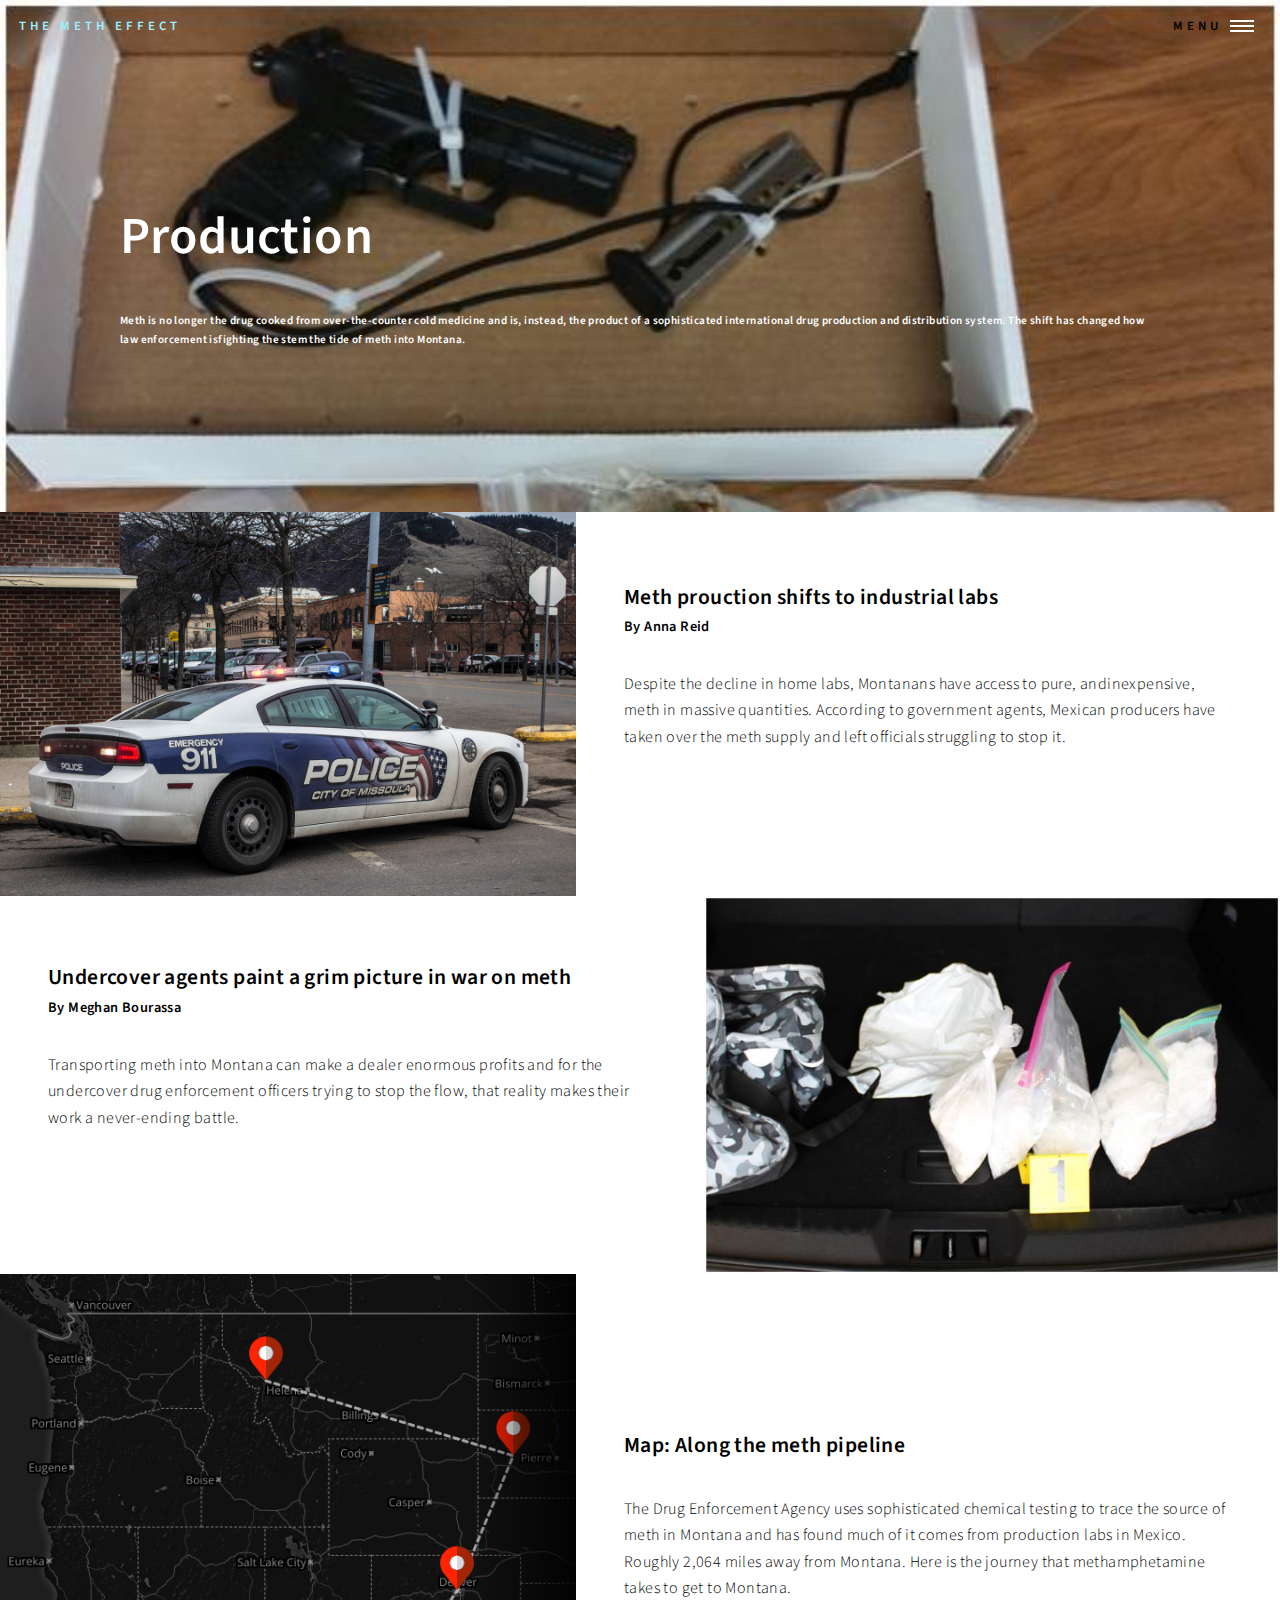
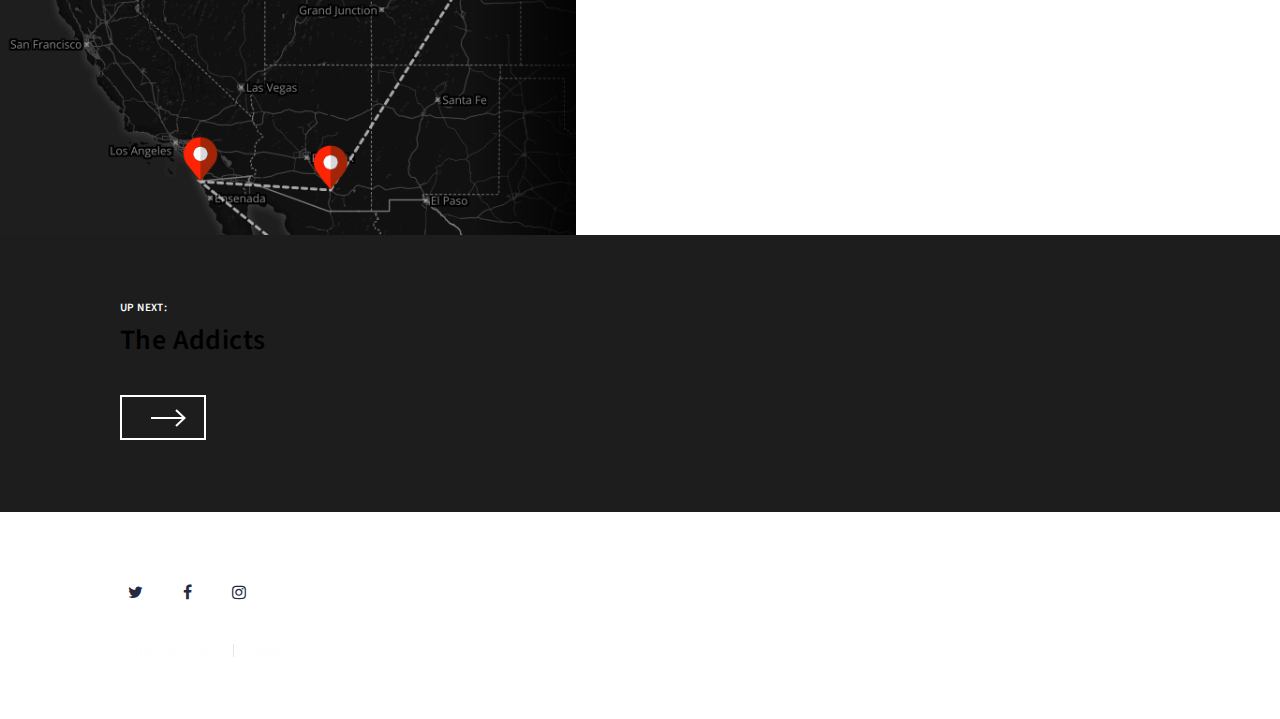
==== Production.html @ cb7e1b15 "First commit" ====
<!DOCTYPE HTML>
<!--
	Forty by HTML5 UP
	html5up.net | @ajlkn
	Free for personal and commercial use under the CCA 3.0 license (html5up.net/license)
-->
<html>
	<head>
		<title>The Meth Effect | Prodution</title>
		<meta charset="utf-8" />
		<meta name="viewport" content="width=device-width, initial-scale=1, user-scalable=no" />
		<!--[if lte IE 8]><script src="assets/js/ie/html5shiv.js"></script><![endif]-->
		<link rel="stylesheet" href="assets/css/buckets.css" />
		<!--[if lte IE 9]><link rel="stylesheet" href="assets/css/ie9.css" /><![endif]-->
		<!--[if lte IE 8]><link rel="stylesheet" href="assets/css/ie8.css" /><![endif]-->
	</head>
	<body>

		<!-- Wrapper -->
			<div id="wrapper">


				<!-- Header -->
				<!-- Note: The "styleN" class below should match that of the banner element. -->
					<header id="header" class="alt style2">
						<a href="index.html" class="logo">The Meth Effect</a>
						<nav>
							<a href="#menu">Menu</a>
						</nav>
					</header>

				<!-- Menu -->
					<nav id="menu">
						<ul class="links">
							<li><a href="index.html">Home</a></li>
							<li><a href="landing.html">About</a></li>
							<li><a href="generic.html">Contact</a></li>
							<li><a href="Production.html">Production</a></li>
							<li><a href="Addicts.html">The Addicts</a></li>
							<li><a href="Repurcussions.html">Repurcussions</a></li>
							<li><a href="Solutions.html">Seeking Solutions</a></li>
						</ul>
					</nav>

				<!-- Banner -->
				<!-- Note: The "styleN" class below should match that of the header element. -->
					<section id="banner" class="style2">
						<div class="inner">
							<span class="image">
								<img src="images-production/productionbucketphoto.jpg" alt="Guns, meth and money on table" />
							</span>
							<header class="major">
								<h1>Production</h1>
							</header>
							<div class="content">
								<h6>Meth is no longer the drug cooked from over-the-counter cold medicine and is, instead, the product of a sophisticated international drug production and distribution system. The shift has changed how law enforcement isfighting the stem the tide of meth into Montana.</h6>
							</div>
						</div>
					</section>

				<!-- Main -->
					<div id="main">


						<!-- First Story -->
							<section id="two" class="spotlights">
								<section>
									<a href="generic.html" class="image">
										<img src="images-production/policecar.jpg" alt="Cop Car" data-position="center center" />
									</a>
									<div class="content">
										<div class="inner">
											<header class="major">
												<h3>Meth prouction shifts to industrial labs</h3>
												<h5>By Anna Reid</h5>
											</header>
											<p>Despite the decline in home labs, Montanans have access to pure, andinexpensive, meth in massive quantities. According to government agents, Mexican  producers have taken over the meth supply and left officials struggling to stop it. </p>
											<ul class="actions">
												<li><a href="generic.html" class="button">Enter</a></li>
											</ul>
										</div>
									</div>
								</section>

							<!-- Second Story -->
								<section>
									<a href="generic.html" class="image">
										<img src="images-production/fbimeth.jpg" alt="Five pound of meth seized by the FBI (FBI photo)" data-position="top center" />
									</a>
									<div class="content">
										<div class="inner">
											<header class="major">
												<h3>Undercover agents paint a grim picture in war on meth</h3>
												<h5>By Meghan Bourassa</h5>
											</header>
											<p>Transporting meth into Montana can make a dealer enormous profits and for the undercover drug enforcement officers trying to stop the flow, that reality makes  their work a never-ending battle.</p>
											<ul class="actions">
												<li><a href="generic.html" class="button">Enter</a></li>
											</ul>
										</div>
									</div>
								</section>

								<!-- Third Story -->
								<section>
									<a href="generic.html" class="image">
										<img src="images-production/mappreview.jpg" alt="Preview of the meth pipeline map" data-position="25% 25%" />
									</a>
									<div class="content">
										<div class="inner">
											<header class="major">
												<h3>Map: Along the meth pipeline</h3>
											</header>
											<p>The Drug Enforcement Agency uses sophisticated chemical testing to trace the source of meth in Montana and has found much of it comes from production labs in Mexico. Roughly 2,064 miles away from Montana. Here is the journey that methamphetamine takes to get to Montana.</p>
											<ul class="actions">
												<li><a href="generic.html" class="button">Enter</a></li>
											</ul>
										</div>
									</div>
								</section>
							</section>

							<!-- Fourth Story -->
							



						<!-- Next up -->
							<section id="three">
								<div class="inner">
									<header class="major">
										<h6>UP NEXT:</h6>
										<h2>The Addicts</h2>
									</header>
									<ul class="actions">
										<li><a href="generic.html" class="button next"></a></li>
									</ul>
								</div>
							</section>

					</div>


				<!-- Footer -->
					<footer id="footer">
						<div class="inner">
							<ul class="icons">
								<li><a href="http://www.twitter.com/mtmetheffect" class="icon alt fa-twitter"><span class="label">Twitter</span></a></li>
								<li><a href="http://facebook.com/mtmetheffect" class="icon alt fa-facebook"><span class="label">Facebook</span></a></li>
								<li><a href="http://instagram.com/mtmetheffect" class="icon alt fa-instagram"><span class="label">Instagram</span></a></li>
								
							</ul>
							<ul class="copyright">
								<li>&copy; The Meth Effect</li><li>Design: <a href="https://html5up.net">HTML5 UP</a></li>
							</ul>
						</div>
					</footer>

			</div>

		<!-- Scripts -->
			<script src="assets/js/jquery.min.js"></script>
			<script src="assets/js/jquery.scrolly.min.js"></script>
			<script src="assets/js/jquery.scrollex.min.js"></script>
			<script src="assets/js/skel.min.js"></script>
			<script src="assets/js/util.js"></script>
			<!--[if lte IE 8]><script src="assets/js/ie/respond.min.js"></script><![endif]-->
			<script src="assets/js/main.js"></script>

	</body>
</html>
---- assets/css/buckets.css ----
@import url(font-awesome.min.css);
@import url("https://fonts.googleapis.com/css?family=Source+Sans+Pro:300,300italic,600,600italic");

/*
	Forty by HTML5 UP
	html5up.net | @ajlkn
	Free for personal and commercial use under the CCA 3.0 license (html5up.net/license)
*/

/* Reset */

	html, body, div, span, applet, object, iframe, h1, h2, h3, h4, h5, h6, p, blockquote, pre, a, abbr, acronym, address, big, cite, code, del, dfn, em, img, ins, kbd, q, s, samp, small, strike, strong, sub, sup, tt, var, b, u, i, center, dl, dt, dd, ol, ul, li, fieldset, form, label, legend, table, caption, tbody, tfoot, thead, tr, th, td, article, aside, canvas, details, embed, figure, figcaption, footer, header, hgroup, menu, nav, output, ruby, section, summary, time, mark, audio, video {
		margin: 0;
		padding: 0;
		border: 0;
		font-size: 100%;
		font: inherit;
		vertical-align: baseline;
	}

	article, aside, details, figcaption, figure, footer, header, hgroup, menu, nav, section {
		display: block;
	}

	body {
		line-height: 1;
	}

	ol, ul {
		list-style: none;
	}

	blockquote, q {
		quotes: none;
	}

	blockquote:before, blockquote:after, q:before, q:after {
		content: '';
		content: none;
	}

	table {
		border-collapse: collapse;
		border-spacing: 0;
	}

	body {
		-webkit-text-size-adjust: none;
	}

/* Box Model */

	*, *:before, *:after {
		-moz-box-sizing: border-box;
		-webkit-box-sizing: border-box;
		box-sizing: border-box;
	}

/* Grid */

	.row {
		border-bottom: solid 1px transparent;
		-moz-box-sizing: border-box;
		-webkit-box-sizing: border-box;
		box-sizing: border-box;
	}

	.row > * {
		float: left;
		-moz-box-sizing: border-box;
		-webkit-box-sizing: border-box;
		box-sizing: border-box;
	}

	.row:after, .row:before {
		content: '';
		display: block;
		clear: both;
		height: 0;
	}

	.row.uniform > * > :first-child {
		margin-top: 0;
	}

	.row.uniform > * > :last-child {
		margin-bottom: 0;
	}

	.row.\30 \25 > * {
		padding: 0 0 0 0em;
	}

	.row.\30 \25 {
		margin: 0 0 -1px 0em;
	}

	.row.uniform.\30 \25 > * {
		padding: 0em 0 0 0em;
	}

	.row.uniform.\30 \25 {
		margin: 0em 0 -1px 0em;
	}

	.row > * {
		padding: 0 0 0 2em;
	}

	.row {
		margin: 0 0 -1px -2em;
	}

	.row.uniform > * {
		padding: 2em 0 0 2em;
	}

	.row.uniform {
		margin: -2em 0 -1px -2em;
	}

	.row.\32 00\25 > * {
		padding: 0 0 0 4em;
	}

	.row.\32 00\25 {
		margin: 0 0 -1px -4em;
	}

	.row.uniform.\32 00\25 > * {
		padding: 4em 0 0 4em;
	}

	.row.uniform.\32 00\25 {
		margin: -4em 0 -1px -4em;
	}

	.row.\31 50\25 > * {
		padding: 0 0 0 3em;
	}

	.row.\31 50\25 {
		margin: 0 0 -1px -3em;
	}

	.row.uniform.\31 50\25 > * {
		padding: 3em 0 0 3em;
	}

	.row.uniform.\31 50\25 {
		margin: -3em 0 -1px -3em;
	}

	.row.\35 0\25 > * {
		padding: 0 0 0 1em;
	}

	.row.\35 0\25 {
		margin: 0 0 -1px -1em;
	}

	.row.uniform.\35 0\25 > * {
		padding: 1em 0 0 1em;
	}

	.row.uniform.\35 0\25 {
		margin: -1em 0 -1px -1em;
	}

	.row.\32 5\25 > * {
		padding: 0 0 0 0.5em;
	}

	.row.\32 5\25 {
		margin: 0 0 -1px -0.5em;
	}

	.row.uniform.\32 5\25 > * {
		padding: 0.5em 0 0 0.5em;
	}

	.row.uniform.\32 5\25 {
		margin: -0.5em 0 -1px -0.5em;
	}

	.\31 2u, .\31 2u\24 {
		width: 100%;
		clear: none;
		margin-left: 0;
	}

	.\31 1u, .\31 1u\24 {
		width: 91.6666666667%;
		clear: none;
		margin-left: 0;
	}

	.\31 0u, .\31 0u\24 {
		width: 83.3333333333%;
		clear: none;
		margin-left: 0;
	}

	.\39 u, .\39 u\24 {
		width: 75%;
		clear: none;
		margin-left: 0;
	}

	.\38 u, .\38 u\24 {
		width: 66.6666666667%;
		clear: none;
		margin-left: 0;
	}

	.\37 u, .\37 u\24 {
		width: 58.3333333333%;
		clear: none;
		margin-left: 0;
	}

	.\36 u, .\36 u\24 {
		width: 50%;
		clear: none;
		margin-left: 0;
	}

	.\35 u, .\35 u\24 {
		width: 41.6666666667%;
		clear: none;
		margin-left: 0;
	}

	.\34 u, .\34 u\24 {
		width: 33.3333333333%;
		clear: none;
		margin-left: 0;
	}

	.\33 u, .\33 u\24 {
		width: 25%;
		clear: none;
		margin-left: 0;
	}

	.\32 u, .\32 u\24 {
		width: 16.6666666667%;
		clear: none;
		margin-left: 0;
	}

	.\31 u, .\31 u\24 {
		width: 8.3333333333%;
		clear: none;
		margin-left: 0;
	}

	.\31 2u\24 + *,
	.\31 1u\24 + *,
	.\31 0u\24 + *,
	.\39 u\24 + *,
	.\38 u\24 + *,
	.\37 u\24 + *,
	.\36 u\24 + *,
	.\35 u\24 + *,
	.\34 u\24 + *,
	.\33 u\24 + *,
	.\32 u\24 + *,
	.\31 u\24 + * {
		clear: left;
	}

	.\-11u {
		margin-left: 91.66667%;
	}

	.\-10u {
		margin-left: 83.33333%;
	}

	.\-9u {
		margin-left: 75%;
	}

	.\-8u {
		margin-left: 66.66667%;
	}

	.\-7u {
		margin-left: 58.33333%;
	}

	.\-6u {
		margin-left: 50%;
	}

	.\-5u {
		margin-left: 41.66667%;
	}

	.\-4u {
		margin-left: 33.33333%;
	}

	.\-3u {
		margin-left: 25%;
	}

	.\-2u {
		margin-left: 16.66667%;
	}

	.\-1u {
		margin-left: 8.33333%;
	}

	@media screen and (max-width: 1680px) {

		.row > * {
			padding: 0 0 0 2em;
		}

		.row {
			margin: 0 0 -1px -2em;
		}

		.row.uniform > * {
			padding: 2em 0 0 2em;
		}

		.row.uniform {
			margin: -2em 0 -1px -2em;
		}

		.row.\32 00\25 > * {
			padding: 0 0 0 4em;
		}

		.row.\32 00\25 {
			margin: 0 0 -1px -4em;
		}

		.row.uniform.\32 00\25 > * {
			padding: 4em 0 0 4em;
		}

		.row.uniform.\32 00\25 {
			margin: -4em 0 -1px -4em;
		}

		.row.\31 50\25 > * {
			padding: 0 0 0 3em;
		}

		.row.\31 50\25 {
			margin: 0 0 -1px -3em;
		}

		.row.uniform.\31 50\25 > * {
			padding: 3em 0 0 3em;
		}

		.row.uniform.\31 50\25 {
			margin: -3em 0 -1px -3em;
		}

		.row.\35 0\25 > * {
			padding: 0 0 0 1em;
		}

		.row.\35 0\25 {
			margin: 0 0 -1px -1em;
		}

		.row.uniform.\35 0\25 > * {
			padding: 1em 0 0 1em;
		}

		.row.uniform.\35 0\25 {
			margin: -1em 0 -1px -1em;
		}

		.row.\32 5\25 > * {
			padding: 0 0 0 0.5em;
		}

		.row.\32 5\25 {
			margin: 0 0 -1px -0.5em;
		}

		.row.uniform.\32 5\25 > * {
			padding: 0.5em 0 0 0.5em;
		}

		.row.uniform.\32 5\25 {
			margin: -0.5em 0 -1px -0.5em;
		}

		.\31 2u\28xlarge\29, .\31 2u\24\28xlarge\29 {
			width: 100%;
			clear: none;
			margin-left: 0;
		}

		.\31 1u\28xlarge\29, .\31 1u\24\28xlarge\29 {
			width: 91.6666666667%;
			clear: none;
			margin-left: 0;
		}

		.\31 0u\28xlarge\29, .\31 0u\24\28xlarge\29 {
			width: 83.3333333333%;
			clear: none;
			margin-left: 0;
		}

		.\39 u\28xlarge\29, .\39 u\24\28xlarge\29 {
			width: 75%;
			clear: none;
			margin-left: 0;
		}

		.\38 u\28xlarge\29, .\38 u\24\28xlarge\29 {
			width: 66.6666666667%;
			clear: none;
			margin-left: 0;
		}

		.\37 u\28xlarge\29, .\37 u\24\28xlarge\29 {
			width: 58.3333333333%;
			clear: none;
			margin-left: 0;
		}

		.\36 u\28xlarge\29, .\36 u\24\28xlarge\29 {
			width: 50%;
			clear: none;
			margin-left: 0;
		}

		.\35 u\28xlarge\29, .\35 u\24\28xlarge\29 {
			width: 41.6666666667%;
			clear: none;
			margin-left: 0;
		}

		.\34 u\28xlarge\29, .\34 u\24\28xlarge\29 {
			width: 33.3333333333%;
			clear: none;
			margin-left: 0;
		}

		.\33 u\28xlarge\29, .\33 u\24\28xlarge\29 {
			width: 25%;
			clear: none;
			margin-left: 0;
		}

		.\32 u\28xlarge\29, .\32 u\24\28xlarge\29 {
			width: 16.6666666667%;
			clear: none;
			margin-left: 0;
		}

		.\31 u\28xlarge\29, .\31 u\24\28xlarge\29 {
			width: 8.3333333333%;
			clear: none;
			margin-left: 0;
		}

		.\31 2u\24\28xlarge\29 + *,
		.\31 1u\24\28xlarge\29 + *,
		.\31 0u\24\28xlarge\29 + *,
		.\39 u\24\28xlarge\29 + *,
		.\38 u\24\28xlarge\29 + *,
		.\37 u\24\28xlarge\29 + *,
		.\36 u\24\28xlarge\29 + *,
		.\35 u\24\28xlarge\29 + *,
		.\34 u\24\28xlarge\29 + *,
		.\33 u\24\28xlarge\29 + *,
		.\32 u\24\28xlarge\29 + *,
		.\31 u\24\28xlarge\29 + * {
			clear: left;
		}

		.\-11u\28xlarge\29 {
			margin-left: 91.66667%;
		}

		.\-10u\28xlarge\29 {
			margin-left: 83.33333%;
		}

		.\-9u\28xlarge\29 {
			margin-left: 75%;
		}

		.\-8u\28xlarge\29 {
			margin-left: 66.66667%;
		}

		.\-7u\28xlarge\29 {
			margin-left: 58.33333%;
		}

		.\-6u\28xlarge\29 {
			margin-left: 50%;
		}

		.\-5u\28xlarge\29 {
			margin-left: 41.66667%;
		}

		.\-4u\28xlarge\29 {
			margin-left: 33.33333%;
		}

		.\-3u\28xlarge\29 {
			margin-left: 25%;
		}

		.\-2u\28xlarge\29 {
			margin-left: 16.66667%;
		}

		.\-1u\28xlarge\29 {
			margin-left: 8.33333%;
		}

	}

	@media screen and (max-width: 1280px) {

		.row > * {
			padding: 0 0 0 1.5em;
		}

		.row {
			margin: 0 0 -1px -1.5em;
		}

		.row.uniform > * {
			padding: 1.5em 0 0 1.5em;
		}

		.row.uniform {
			margin: -1.5em 0 -1px -1.5em;
		}

		.row.\32 00\25 > * {
			padding: 0 0 0 3em;
		}

		.row.\32 00\25 {
			margin: 0 0 -1px -3em;
		}

		.row.uniform.\32 00\25 > * {
			padding: 3em 0 0 3em;
		}

		.row.uniform.\32 00\25 {
			margin: -3em 0 -1px -3em;
		}

		.row.\31 50\25 > * {
			padding: 0 0 0 2.25em;
		}

		.row.\31 50\25 {
			margin: 0 0 -1px -2.25em;
		}

		.row.uniform.\31 50\25 > * {
			padding: 2.25em 0 0 2.25em;
		}

		.row.uniform.\31 50\25 {
			margin: -2.25em 0 -1px -2.25em;
		}

		.row.\35 0\25 > * {
			padding: 0 0 0 0.75em;
		}

		.row.\35 0\25 {
			margin: 0 0 -1px -0.75em;
		}

		.row.uniform.\35 0\25 > * {
			padding: 0.75em 0 0 0.75em;
		}

		.row.uniform.\35 0\25 {
			margin: -0.75em 0 -1px -0.75em;
		}

		.row.\32 5\25 > * {
			padding: 0 0 0 0.375em;
		}

		.row.\32 5\25 {
			margin: 0 0 -1px -0.375em;
		}

		.row.uniform.\32 5\25 > * {
			padding: 0.375em 0 0 0.375em;
		}

		.row.uniform.\32 5\25 {
			margin: -0.375em 0 -1px -0.375em;
		}

		.\31 2u\28large\29, .\31 2u\24\28large\29 {
			width: 100%;
			clear: none;
			margin-left: 0;
		}

		.\31 1u\28large\29, .\31 1u\24\28large\29 {
			width: 91.6666666667%;
			clear: none;
			margin-left: 0;
		}

		.\31 0u\28large\29, .\31 0u\24\28large\29 {
			width: 83.3333333333%;
			clear: none;
			margin-left: 0;
		}

		.\39 u\28large\29, .\39 u\24\28large\29 {
			width: 75%;
			clear: none;
			margin-left: 0;
		}

		.\38 u\28large\29, .\38 u\24\28large\29 {
			width: 66.6666666667%;
			clear: none;
			margin-left: 0;
		}

		.\37 u\28large\29, .\37 u\24\28large\29 {
			width: 58.3333333333%;
			clear: none;
			margin-left: 0;
		}

		.\36 u\28large\29, .\36 u\24\28large\29 {
			width: 50%;
			clear: none;
			margin-left: 0;
		}

		.\35 u\28large\29, .\35 u\24\28large\29 {
			width: 41.6666666667%;
			clear: none;
			margin-left: 0;
		}

		.\34 u\28large\29, .\34 u\24\28large\29 {
			width: 33.3333333333%;
			clear: none;
			margin-left: 0;
		}

		.\33 u\28large\29, .\33 u\24\28large\29 {
			width: 25%;
			clear: none;
			margin-left: 0;
		}

		.\32 u\28large\29, .\32 u\24\28large\29 {
			width: 16.6666666667%;
			clear: none;
			margin-left: 0;
		}

		.\31 u\28large\29, .\31 u\24\28large\29 {
			width: 8.3333333333%;
			clear: none;
			margin-left: 0;
		}

		.\31 2u\24\28large\29 + *,
		.\31 1u\24\28large\29 + *,
		.\31 0u\24\28large\29 + *,
		.\39 u\24\28large\29 + *,
		.\38 u\24\28large\29 + *,
		.\37 u\24\28large\29 + *,
		.\36 u\24\28large\29 + *,
		.\35 u\24\28large\29 + *,
		.\34 u\24\28large\29 + *,
		.\33 u\24\28large\29 + *,
		.\32 u\24\28large\29 + *,
		.\31 u\24\28large\29 + * {
			clear: left;
		}

		.\-11u\28large\29 {
			margin-left: 91.66667%;
		}

		.\-10u\28large\29 {
			margin-left: 83.33333%;
		}

		.\-9u\28large\29 {
			margin-left: 75%;
		}

		.\-8u\28large\29 {
			margin-left: 66.66667%;
		}

		.\-7u\28large\29 {
			margin-left: 58.33333%;
		}

		.\-6u\28large\29 {
			margin-left: 50%;
		}

		.\-5u\28large\29 {
			margin-left: 41.66667%;
		}

		.\-4u\28large\29 {
			margin-left: 33.33333%;
		}

		.\-3u\28large\29 {
			margin-left: 25%;
		}

		.\-2u\28large\29 {
			margin-left: 16.66667%;
		}

		.\-1u\28large\29 {
			margin-left: 8.33333%;
		}

	}

	@media screen and (max-width: 980px) {

		.row > * {
			padding: 0 0 0 1.5em;
		}

		.row {
			margin: 0 0 -1px -1.5em;
		}

		.row.uniform > * {
			padding: 1.5em 0 0 1.5em;
		}

		.row.uniform {
			margin: -1.5em 0 -1px -1.5em;
		}

		.row.\32 00\25 > * {
			padding: 0 0 0 3em;
		}

		.row.\32 00\25 {
			margin: 0 0 -1px -3em;
		}

		.row.uniform.\32 00\25 > * {
			padding: 3em 0 0 3em;
		}

		.row.uniform.\32 00\25 {
			margin: -3em 0 -1px -3em;
		}

		.row.\31 50\25 > * {
			padding: 0 0 0 2.25em;
		}

		.row.\31 50\25 {
			margin: 0 0 -1px -2.25em;
		}

		.row.uniform.\31 50\25 > * {
			padding: 2.25em 0 0 2.25em;
		}

		.row.uniform.\31 50\25 {
			margin: -2.25em 0 -1px -2.25em;
		}

		.row.\35 0\25 > * {
			padding: 0 0 0 0.75em;
		}

		.row.\35 0\25 {
			margin: 0 0 -1px -0.75em;
		}

		.row.uniform.\35 0\25 > * {
			padding: 0.75em 0 0 0.75em;
		}

		.row.uniform.\35 0\25 {
			margin: -0.75em 0 -1px -0.75em;
		}

		.row.\32 5\25 > * {
			padding: 0 0 0 0.375em;
		}

		.row.\32 5\25 {
			margin: 0 0 -1px -0.375em;
		}

		.row.uniform.\32 5\25 > * {
			padding: 0.375em 0 0 0.375em;
		}

		.row.uniform.\32 5\25 {
			margin: -0.375em 0 -1px -0.375em;
		}

		.\31 2u\28medium\29, .\31 2u\24\28medium\29 {
			width: 100%;
			clear: none;
			margin-left: 0;
		}

		.\31 1u\28medium\29, .\31 1u\24\28medium\29 {
			width: 91.6666666667%;
			clear: none;
			margin-left: 0;
		}

		.\31 0u\28medium\29, .\31 0u\24\28medium\29 {
			width: 83.3333333333%;
			clear: none;
			margin-left: 0;
		}

		.\39 u\28medium\29, .\39 u\24\28medium\29 {
			width: 75%;
			clear: none;
			margin-left: 0;
		}

		.\38 u\28medium\29, .\38 u\24\28medium\29 {
			width: 66.6666666667%;
			clear: none;
			margin-left: 0;
		}

		.\37 u\28medium\29, .\37 u\24\28medium\29 {
			width: 58.3333333333%;
			clear: none;
			margin-left: 0;
		}

		.\36 u\28medium\29, .\36 u\24\28medium\29 {
			width: 50%;
			clear: none;
			margin-left: 0;
		}

		.\35 u\28medium\29, .\35 u\24\28medium\29 {
			width: 41.6666666667%;
			clear: none;
			margin-left: 0;
		}

		.\34 u\28medium\29, .\34 u\24\28medium\29 {
			width: 33.3333333333%;
			clear: none;
			margin-left: 0;
		}

		.\33 u\28medium\29, .\33 u\24\28medium\29 {
			width: 25%;
			clear: none;
			margin-left: 0;
		}

		.\32 u\28medium\29, .\32 u\24\28medium\29 {
			width: 16.6666666667%;
			clear: none;
			margin-left: 0;
		}

		.\31 u\28medium\29, .\31 u\24\28medium\29 {
			width: 8.3333333333%;
			clear: none;
			margin-left: 0;
		}

		.\31 2u\24\28medium\29 + *,
		.\31 1u\24\28medium\29 + *,
		.\31 0u\24\28medium\29 + *,
		.\39 u\24\28medium\29 + *,
		.\38 u\24\28medium\29 + *,
		.\37 u\24\28medium\29 + *,
		.\36 u\24\28medium\29 + *,
		.\35 u\24\28medium\29 + *,
		.\34 u\24\28medium\29 + *,
		.\33 u\24\28medium\29 + *,
		.\32 u\24\28medium\29 + *,
		.\31 u\24\28medium\29 + * {
			clear: left;
		}

		.\-11u\28medium\29 {
			margin-left: 91.66667%;
		}

		.\-10u\28medium\29 {
			margin-left: 83.33333%;
		}

		.\-9u\28medium\29 {
			margin-left: 75%;
		}

		.\-8u\28medium\29 {
			margin-left: 66.66667%;
		}

		.\-7u\28medium\29 {
			margin-left: 58.33333%;
		}

		.\-6u\28medium\29 {
			margin-left: 50%;
		}

		.\-5u\28medium\29 {
			margin-left: 41.66667%;
		}

		.\-4u\28medium\29 {
			margin-left: 33.33333%;
		}

		.\-3u\28medium\29 {
			margin-left: 25%;
		}

		.\-2u\28medium\29 {
			margin-left: 16.66667%;
		}

		.\-1u\28medium\29 {
			margin-left: 8.33333%;
		}

	}

	@media screen and (max-width: 736px) {

		.row > * {
			padding: 0 0 0 1.25em;
		}

		.row {
			margin: 0 0 -1px -1.25em;
		}

		.row.uniform > * {
			padding: 1.25em 0 0 1.25em;
		}

		.row.uniform {
			margin: -1.25em 0 -1px -1.25em;
		}

		.row.\32 00\25 > * {
			padding: 0 0 0 2.5em;
		}

		.row.\32 00\25 {
			margin: 0 0 -1px -2.5em;
		}

		.row.uniform.\32 00\25 > * {
			padding: 2.5em 0 0 2.5em;
		}

		.row.uniform.\32 00\25 {
			margin: -2.5em 0 -1px -2.5em;
		}

		.row.\31 50\25 > * {
			padding: 0 0 0 1.875em;
		}

		.row.\31 50\25 {
			margin: 0 0 -1px -1.875em;
		}

		.row.uniform.\31 50\25 > * {
			padding: 1.875em 0 0 1.875em;
		}

		.row.uniform.\31 50\25 {
			margin: -1.875em 0 -1px -1.875em;
		}

		.row.\35 0\25 > * {
			padding: 0 0 0 0.625em;
		}

		.row.\35 0\25 {
			margin: 0 0 -1px -0.625em;
		}

		.row.uniform.\35 0\25 > * {
			padding: 0.625em 0 0 0.625em;
		}

		.row.uniform.\35 0\25 {
			margin: -0.625em 0 -1px -0.625em;
		}

		.row.\32 5\25 > * {
			padding: 0 0 0 0.3125em;
		}

		.row.\32 5\25 {
			margin: 0 0 -1px -0.3125em;
		}

		.row.uniform.\32 5\25 > * {
			padding: 0.3125em 0 0 0.3125em;
		}

		.row.uniform.\32 5\25 {
			margin: -0.3125em 0 -1px -0.3125em;
		}

		.\31 2u\28small\29, .\31 2u\24\28small\29 {
			width: 100%;
			clear: none;
			margin-left: 0;
		}

		.\31 1u\28small\29, .\31 1u\24\28small\29 {
			width: 91.6666666667%;
			clear: none;
			margin-left: 0;
		}

		.\31 0u\28small\29, .\31 0u\24\28small\29 {
			width: 83.3333333333%;
			clear: none;
			margin-left: 0;
		}

		.\39 u\28small\29, .\39 u\24\28small\29 {
			width: 75%;
			clear: none;
			margin-left: 0;
		}

		.\38 u\28small\29, .\38 u\24\28small\29 {
			width: 66.6666666667%;
			clear: none;
			margin-left: 0;
		}

		.\37 u\28small\29, .\37 u\24\28small\29 {
			width: 58.3333333333%;
			clear: none;
			margin-left: 0;
		}

		.\36 u\28small\29, .\36 u\24\28small\29 {
			width: 50%;
			clear: none;
			margin-left: 0;
		}

		.\35 u\28small\29, .\35 u\24\28small\29 {
			width: 41.6666666667%;
			clear: none;
			margin-left: 0;
		}

		.\34 u\28small\29, .\34 u\24\28small\29 {
			width: 33.3333333333%;
			clear: none;
			margin-left: 0;
		}

		.\33 u\28small\29, .\33 u\24\28small\29 {
			width: 25%;
			clear: none;
			margin-left: 0;
		}

		.\32 u\28small\29, .\32 u\24\28small\29 {
			width: 16.6666666667%;
			clear: none;
			margin-left: 0;
		}

		.\31 u\28small\29, .\31 u\24\28small\29 {
			width: 8.3333333333%;
			clear: none;
			margin-left: 0;
		}

		.\31 2u\24\28small\29 + *,
		.\31 1u\24\28small\29 + *,
		.\31 0u\24\28small\29 + *,
		.\39 u\24\28small\29 + *,
		.\38 u\24\28small\29 + *,
		.\37 u\24\28small\29 + *,
		.\36 u\24\28small\29 + *,
		.\35 u\24\28small\29 + *,
		.\34 u\24\28small\29 + *,
		.\33 u\24\28small\29 + *,
		.\32 u\24\28small\29 + *,
		.\31 u\24\28small\29 + * {
			clear: left;
		}

		.\-11u\28small\29 {
			margin-left: 91.66667%;
		}

		.\-10u\28small\29 {
			margin-left: 83.33333%;
		}

		.\-9u\28small\29 {
			margin-left: 75%;
		}

		.\-8u\28small\29 {
			margin-left: 66.66667%;
		}

		.\-7u\28small\29 {
			margin-left: 58.33333%;
		}

		.\-6u\28small\29 {
			margin-left: 50%;
		}

		.\-5u\28small\29 {
			margin-left: 41.66667%;
		}

		.\-4u\28small\29 {
			margin-left: 33.33333%;
		}

		.\-3u\28small\29 {
			margin-left: 25%;
		}

		.\-2u\28small\29 {
			margin-left: 16.66667%;
		}

		.\-1u\28small\29 {
			margin-left: 8.33333%;
		}

	}

	@media screen and (max-width: 480px) {

		.row > * {
			padding: 0 0 0 1.25em;
		}

		.row {
			margin: 0 0 -1px -1.25em;
		}

		.row.uniform > * {
			padding: 1.25em 0 0 1.25em;
		}

		.row.uniform {
			margin: -1.25em 0 -1px -1.25em;
		}

		.row.\32 00\25 > * {
			padding: 0 0 0 2.5em;
		}

		.row.\32 00\25 {
			margin: 0 0 -1px -2.5em;
		}

		.row.uniform.\32 00\25 > * {
			padding: 2.5em 0 0 2.5em;
		}

		.row.uniform.\32 00\25 {
			margin: -2.5em 0 -1px -2.5em;
		}

		.row.\31 50\25 > * {
			padding: 0 0 0 1.875em;
		}

		.row.\31 50\25 {
			margin: 0 0 -1px -1.875em;
		}

		.row.uniform.\31 50\25 > * {
			padding: 1.875em 0 0 1.875em;
		}

		.row.uniform.\31 50\25 {
			margin: -1.875em 0 -1px -1.875em;
		}

		.row.\35 0\25 > * {
			padding: 0 0 0 0.625em;
		}

		.row.\35 0\25 {
			margin: 0 0 -1px -0.625em;
		}

		.row.uniform.\35 0\25 > * {
			padding: 0.625em 0 0 0.625em;
		}

		.row.uniform.\35 0\25 {
			margin: -0.625em 0 -1px -0.625em;
		}

		.row.\32 5\25 > * {
			padding: 0 0 0 0.3125em;
		}

		.row.\32 5\25 {
			margin: 0 0 -1px -0.3125em;
		}

		.row.uniform.\32 5\25 > * {
			padding: 0.3125em 0 0 0.3125em;
		}

		.row.uniform.\32 5\25 {
			margin: -0.3125em 0 -1px -0.3125em;
		}

		.\31 2u\28xsmall\29, .\31 2u\24\28xsmall\29 {
			width: 100%;
			clear: none;
			margin-left: 0;
		}

		.\31 1u\28xsmall\29, .\31 1u\24\28xsmall\29 {
			width: 91.6666666667%;
			clear: none;
			margin-left: 0;
		}

		.\31 0u\28xsmall\29, .\31 0u\24\28xsmall\29 {
			width: 83.3333333333%;
			clear: none;
			margin-left: 0;
		}

		.\39 u\28xsmall\29, .\39 u\24\28xsmall\29 {
			width: 75%;
			clear: none;
			margin-left: 0;
		}

		.\38 u\28xsmall\29, .\38 u\24\28xsmall\29 {
			width: 66.6666666667%;
			clear: none;
			margin-left: 0;
		}

		.\37 u\28xsmall\29, .\37 u\24\28xsmall\29 {
			width: 58.3333333333%;
			clear: none;
			margin-left: 0;
		}

		.\36 u\28xsmall\29, .\36 u\24\28xsmall\29 {
			width: 50%;
			clear: none;
			margin-left: 0;
		}

		.\35 u\28xsmall\29, .\35 u\24\28xsmall\29 {
			width: 41.6666666667%;
			clear: none;
			margin-left: 0;
		}

		.\34 u\28xsmall\29, .\34 u\24\28xsmall\29 {
			width: 33.3333333333%;
			clear: none;
			margin-left: 0;
		}

		.\33 u\28xsmall\29, .\33 u\24\28xsmall\29 {
			width: 25%;
			clear: none;
			margin-left: 0;
		}

		.\32 u\28xsmall\29, .\32 u\24\28xsmall\29 {
			width: 16.6666666667%;
			clear: none;
			margin-left: 0;
		}

		.\31 u\28xsmall\29, .\31 u\24\28xsmall\29 {
			width: 8.3333333333%;
			clear: none;
			margin-left: 0;
		}

		.\31 2u\24\28xsmall\29 + *,
		.\31 1u\24\28xsmall\29 + *,
		.\31 0u\24\28xsmall\29 + *,
		.\39 u\24\28xsmall\29 + *,
		.\38 u\24\28xsmall\29 + *,
		.\37 u\24\28xsmall\29 + *,
		.\36 u\24\28xsmall\29 + *,
		.\35 u\24\28xsmall\29 + *,
		.\34 u\24\28xsmall\29 + *,
		.\33 u\24\28xsmall\29 + *,
		.\32 u\24\28xsmall\29 + *,
		.\31 u\24\28xsmall\29 + * {
			clear: left;
		}

		.\-11u\28xsmall\29 {
			margin-left: 91.66667%;
		}

		.\-10u\28xsmall\29 {
			margin-left: 83.33333%;
		}

		.\-9u\28xsmall\29 {
			margin-left: 75%;
		}

		.\-8u\28xsmall\29 {
			margin-left: 66.66667%;
		}

		.\-7u\28xsmall\29 {
			margin-left: 58.33333%;
		}

		.\-6u\28xsmall\29 {
			margin-left: 50%;
		}

		.\-5u\28xsmall\29 {
			margin-left: 41.66667%;
		}

		.\-4u\28xsmall\29 {
			margin-left: 33.33333%;
		}

		.\-3u\28xsmall\29 {
			margin-left: 25%;
		}

		.\-2u\28xsmall\29 {
			margin-left: 16.66667%;
		}

		.\-1u\28xsmall\29 {
			margin-left: 8.33333%;
		}

	}

	@media screen and (max-width: 360px) {

		.row > * {
			padding: 0 0 0 1.25em;
		}

		.row {
			margin: 0 0 -1px -1.25em;
		}

		.row.uniform > * {
			padding: 1.25em 0 0 1.25em;
		}

		.row.uniform {
			margin: -1.25em 0 -1px -1.25em;
		}

		.row.\32 00\25 > * {
			padding: 0 0 0 2.5em;
		}

		.row.\32 00\25 {
			margin: 0 0 -1px -2.5em;
		}

		.row.uniform.\32 00\25 > * {
			padding: 2.5em 0 0 2.5em;
		}

		.row.uniform.\32 00\25 {
			margin: -2.5em 0 -1px -2.5em;
		}

		.row.\31 50\25 > * {
			padding: 0 0 0 1.875em;
		}

		.row.\31 50\25 {
			margin: 0 0 -1px -1.875em;
		}

		.row.uniform.\31 50\25 > * {
			padding: 1.875em 0 0 1.875em;
		}

		.row.uniform.\31 50\25 {
			margin: -1.875em 0 -1px -1.875em;
		}

		.row.\35 0\25 > * {
			padding: 0 0 0 0.625em;
		}

		.row.\35 0\25 {
			margin: 0 0 -1px -0.625em;
		}

		.row.uniform.\35 0\25 > * {
			padding: 0.625em 0 0 0.625em;
		}

		.row.uniform.\35 0\25 {
			margin: -0.625em 0 -1px -0.625em;
		}

		.row.\32 5\25 > * {
			padding: 0 0 0 0.3125em;
		}

		.row.\32 5\25 {
			margin: 0 0 -1px -0.3125em;
		}

		.row.uniform.\32 5\25 > * {
			padding: 0.3125em 0 0 0.3125em;
		}

		.row.uniform.\32 5\25 {
			margin: -0.3125em 0 -1px -0.3125em;
		}

		.\31 2u\28xxsmall\29, .\31 2u\24\28xxsmall\29 {
			width: 100%;
			clear: none;
			margin-left: 0;
		}

		.\31 1u\28xxsmall\29, .\31 1u\24\28xxsmall\29 {
			width: 91.6666666667%;
			clear: none;
			margin-left: 0;
		}

		.\31 0u\28xxsmall\29, .\31 0u\24\28xxsmall\29 {
			width: 83.3333333333%;
			clear: none;
			margin-left: 0;
		}

		.\39 u\28xxsmall\29, .\39 u\24\28xxsmall\29 {
			width: 75%;
			clear: none;
			margin-left: 0;
		}

		.\38 u\28xxsmall\29, .\38 u\24\28xxsmall\29 {
			width: 66.6666666667%;
			clear: none;
			margin-left: 0;
		}

		.\37 u\28xxsmall\29, .\37 u\24\28xxsmall\29 {
			width: 58.3333333333%;
			clear: none;
			margin-left: 0;
		}

		.\36 u\28xxsmall\29, .\36 u\24\28xxsmall\29 {
			width: 50%;
			clear: none;
			margin-left: 0;
		}

		.\35 u\28xxsmall\29, .\35 u\24\28xxsmall\29 {
			width: 41.6666666667%;
			clear: none;
			margin-left: 0;
		}

		.\34 u\28xxsmall\29, .\34 u\24\28xxsmall\29 {
			width: 33.3333333333%;
			clear: none;
			margin-left: 0;
		}

		.\33 u\28xxsmall\29, .\33 u\24\28xxsmall\29 {
			width: 25%;
			clear: none;
			margin-left: 0;
		}

		.\32 u\28xxsmall\29, .\32 u\24\28xxsmall\29 {
			width: 16.6666666667%;
			clear: none;
			margin-left: 0;
		}

		.\31 u\28xxsmall\29, .\31 u\24\28xxsmall\29 {
			width: 8.3333333333%;
			clear: none;
			margin-left: 0;
		}

		.\31 2u\24\28xxsmall\29 + *,
		.\31 1u\24\28xxsmall\29 + *,
		.\31 0u\24\28xxsmall\29 + *,
		.\39 u\24\28xxsmall\29 + *,
		.\38 u\24\28xxsmall\29 + *,
		.\37 u\24\28xxsmall\29 + *,
		.\36 u\24\28xxsmall\29 + *,
		.\35 u\24\28xxsmall\29 + *,
		.\34 u\24\28xxsmall\29 + *,
		.\33 u\24\28xxsmall\29 + *,
		.\32 u\24\28xxsmall\29 + *,
		.\31 u\24\28xxsmall\29 + * {
			clear: left;
		}

		.\-11u\28xxsmall\29 {
			margin-left: 91.66667%;
		}

		.\-10u\28xxsmall\29 {
			margin-left: 83.33333%;
		}

		.\-9u\28xxsmall\29 {
			margin-left: 75%;
		}

		.\-8u\28xxsmall\29 {
			margin-left: 66.66667%;
		}

		.\-7u\28xxsmall\29 {
			margin-left: 58.33333%;
		}

		.\-6u\28xxsmall\29 {
			margin-left: 50%;
		}

		.\-5u\28xxsmall\29 {
			margin-left: 41.66667%;
		}

		.\-4u\28xxsmall\29 {
			margin-left: 33.33333%;
		}

		.\-3u\28xxsmall\29 {
			margin-left: 25%;
		}

		.\-2u\28xxsmall\29 {
			margin-left: 16.66667%;
		}

		.\-1u\28xxsmall\29 {
			margin-left: 8.33333%;
		}

	}

/* Basic */

	@-ms-viewport {
		width: device-width;
	}

	body {
		-ms-overflow-style: scrollbar;
	}

	@media screen and (max-width: 480px) {

		html, body {
			min-width: 320px;
		}

	}

	body {
		background: #gray;
	}

		body.is-loading *, body.is-loading *:before, body.is-loading *:after {
			-moz-animation: none !important;
			-webkit-animation: none !important;
			-ms-animation: none !important;
			animation: none !important;
			-moz-transition: none !important;
			-webkit-transition: none !important;
			-ms-transition: none !important;
			transition: none !important;
		}

/* Type */

	body, input, select, textarea {
		color: #000000;
		font-family: "Source Sans Pro", Helvetica, sans-serif;
		font-size: 17pt;
		font-weight: 300;
		letter-spacing: 0.025em;
		line-height: 1.65;
	}

		@media screen and (max-width: 1680px) {

			body, input, select, textarea {
				font-size: 14pt;
			}

		}

		@media screen and (max-width: 1280px) {

			body, input, select, textarea {
				font-size: 12pt;
			}

		}

		@media screen and (max-width: 360px) {

			body, input, select, textarea {
				font-size: 11pt;
			}

		}

	a {
		-moz-transition: color 0.2s ease-in-out, border-bottom-color 0.2s ease-in-out;
		-webkit-transition: color 0.2s ease-in-out, border-bottom-color 0.2s ease-in-out;
		-ms-transition: color 0.2s ease-in-out, border-bottom-color 0.2s ease-in-out;
		transition: color 0.2s ease-in-out, border-bottom-color 0.2s ease-in-out;
		border-bottom: dotted 1px;
		color: inherit;
		text-decoration: none;
	}

		a:hover {
			border-bottom-color: transparent;
			color: #9bf1ff !important;
		}

		a:active {
			color: #53e3fb !important;
		}

	strong, b {
		color: #000000;
		font-weight: 600;
	}

	em, i {
		font-style: italic;
	}

	p {
		margin: 0 0 2em 0;
	}

	h2, h3, h4, h5 {
		color: #000000;
		font-weight: 600;
		line-height: 1.65;
		margin: 0 0 1em 0;
	}

h6 {
		color: #ffffff;
		font-weight: 600;
		line-height: 1.65;
		margin: 0 0 1em 0;
	}


	p.content{
		color:#ffffff;
	}

	h1 {
		color: #ffffff;
		font-weight: 600;
		line-height: 1.65;
		margin: 0 0 1em 0;
	}

	h2.inner {
		color: #ffffff;
	}

		h1 a, h2 a, h3 a, h4 a, h5 a, h6 a {
			color: inherit;
			border-bottom: 0;
		}

	h1 {
		font-size: 2.5em;
	}

	h2 {
		font-size: 1.75em;
	}

	h3 {
		font-size: 1.35em;
	}

	h4 {
		font-size: 1.1em;
	}

	h5 {
		font-size: 0.9em;
	}

	h6 {
		font-size: 0.7em;
	}

	@media screen and (max-width: 736px) {

		h1 {
			font-size: 2em;
		}

		h2 {
			font-size: 1.5em;
		}

		h3 {
			font-size: 1.25em;
		}

	}

	sub {
		font-size: 0.8em;
		position: relative;
		top: 0.5em;
	}

	sup {
		font-size: 0.8em;
		position: relative;
		top: -0.5em;
	}

	blockquote {
		border-left: solid 4px rgba(212, 212, 255, 0.1);
		font-style: italic;
		margin: 0 0 2em 0;
		padding: 0.5em 0 0.5em 2em;
	}

	code {
		background: rgba(212, 212, 255, 0.035);
		font-family: "Courier New", monospace;
		font-size: 0.9em;
		margin: 0 0.25em;
		padding: 0.25em 0.65em;
	}

	pre {
		-webkit-overflow-scrolling: touch;
		font-family: "Courier New", monospace;
		font-size: 0.9em;
		margin: 0 0 2em 0;
	}

		pre code {
			display: block;
			line-height: 1.75;
			padding: 1em 1.5em;
			overflow-x: auto;
		}

	hr {
		border: 0;
		border-bottom: solid 1px rgba(0, 0, 0, 0.1);
		margin: 2em 0;
	}

		hr.major {
			margin: 3em 0;
		}

	.align-left {
		text-align: left;
	}

	.align-center {
		text-align: center;
	}

	.align-right {
		text-align: right;
	}

/* Section/Article */

	section.special, article.special {
		text-align: center;
	}

	header.major {
		width: -moz-max-content;
		width: -webkit-max-content;
		width: -ms-max-content;
		width: max-content;
		margin-bottom: 2em;
	}

		header.major > :first-child {
			margin-bottom: 0;
			width: calc(100% + 0.5em);
		}

			header.major > :first-child:after {
				content: '';
				background-color: #000000
				display: block;
				height: 2px;
				margin: 0.325em 0 0.5em 0;
				width: 100%;
			}

		header.major > p {
			font-size: 0.7em;
			font-weight: 600;
			letter-spacing: 0.25em;
			margin-bottom: 0;
			text-transform: uppercase;
		}

		body.is-ie header.major > :first-child:after {
			max-width: 9em;
		}

		body.is-ie header.major > h1:after {
			max-width: 100% !important;
		}

	@media screen and (max-width: 736px) {

		header.major > p br {
			display: none;
		}

	}

/* Form */

	form {
		margin: 0 0 2em 0;
	}

		form .field {
			margin: 0 0 2em 0;
		}

			form .field.half {
				width: 50%;
				float: left;
				padding: 0 0 0 1em;
			}

				form .field.half.first {
					padding: 0 1em 0 0;
				}

		form > .actions {
			margin: 2.5em 0 0 0 !important;
		}

		@media screen and (max-width: 736px) {

			form .field {
				margin: 0 0 1.5em 0;
			}

				form .field.half {
					padding: 0 0 0 0.75em;
				}

					form .field.half.first {
						padding: 0 0.75em 0 0;
					}

			form > .actions {
				margin: 2em 0 0 0 !important;
			}

		}

		@media screen and (max-width: 480px) {

			form .field.half {
				width: 100%;
				float: none;
				padding: 0;
			}

				form .field.half.first {
					padding: 0;
				}

		}

	label {
		color: #ffffff;
		display: block;
		font-size: 0.8em;
		font-weight: 600;
		letter-spacing: 0.25em;
		margin: 0 0 1em 0;
		text-transform: uppercase;
	}

	input[type="text"],
	input[type="password"],
	input[type="email"],
	input[type="tel"],
	input[type="search"],
	input[type="url"],
	select,
	textarea {
		-moz-appearance: none;
		-webkit-appearance: none;
		-ms-appearance: none;
		appearance: none;
		background: rgba(0, 0, 0, 0.035);
		border: none;
		border-radius: 0;
		color: inherit;
		display: block;
		outline: 0;
		padding: 0 1em;
		text-decoration: none;
		width: 100%;
	}

		input[type="text"]:invalid,
		input[type="password"]:invalid,
		input[type="email"]:invalid,
		input[type="tel"]:invalid,
		input[type="search"]:invalid,
		input[type="url"]:invalid,
		select:invalid,
		textarea:invalid {
			box-shadow: none;
		}

		input[type="text"]:focus,
		input[type="password"]:focus,
		input[type="email"]:focus,
		input[type="tel"]:focus,
		input[type="search"]:focus,
		input[type="url"]:focus,
		select:focus,
		textarea:focus {
			border-color: #9bf1ff;
			box-shadow: 0 0 0 2px #9bf1ff;
		}

	.select-wrapper {
		text-decoration: none;
		display: block;
		position: relative;
	}

		.select-wrapper:before {
			-moz-osx-font-smoothing: grayscale;
			-webkit-font-smoothing: antialiased;
			font-family: FontAwesome;
			font-style: normal;
			font-weight: normal;
			text-transform: none !important;
		}

		.select-wrapper:before {
			color: rgba(0, 0, 0, 0.1);
			content: '\f078';
			display: block;
			height: 2.75em;
			line-height: 2.75em;
			pointer-events: none;
			position: absolute;
			right: 0;
			text-align: center;
			top: 0;
			width: 2.75em;
		}

		.select-wrapper select::-ms-expand {
			display: none;
		}

	input[type="text"],
	input[type="password"],
	input[type="email"],
	input[type="tel"],
	input[type="search"],
	input[type="url"],
	select {
		height: 2.75em;
	}

	textarea {
		padding: 0.75em 1em;
	}

	input[type="checkbox"],
	input[type="radio"] {
		-moz-appearance: none;
		-webkit-appearance: none;
		-ms-appearance: none;
		appearance: none;
		display: block;
		float: left;
		margin-right: -2em;
		opacity: 0;
		width: 1em;
		z-index: -1;
	}

		input[type="checkbox"] + label,
		input[type="radio"] + label {
			text-decoration: none;
			color: #ffffff;
			cursor: pointer;
			display: inline-block;
			font-weight: 300;
			padding-left: 2.65em;
			padding-right: 0.75em;
			position: relative;
		}

			input[type="checkbox"] + label:before,
			input[type="radio"] + label:before {
				-moz-osx-font-smoothing: grayscale;
				-webkit-font-smoothing: antialiased;
				font-family: FontAwesome;
				font-style: normal;
				font-weight: normal;
				text-transform: none !important;
			}

			input[type="checkbox"] + label:before,
			input[type="radio"] + label:before {
				background: rgba(0, 0, 0, 0.035);
				content: '';
				display: inline-block;
				height: 1.65em;
				left: 0;
				letter-spacing: 0;
				line-height: 1.58125em;
				position: absolute;
				text-align: center;
				top: 0;
				width: 1.65em;
			}

		input[type="checkbox"]:checked + label:before,
		input[type="radio"]:checked + label:before {
			background: #ffffff;
			border-color: #9bf1ff;
			content: '\f00c';
			color: #242943;
		}

		input[type="checkbox"]:focus + label:before,
		input[type="radio"]:focus + label:before {
			box-shadow: 0 0 0 2px #9bf1ff;
		}

	input[type="radio"] + label:before {
		border-radius: 100%;
	}

	::-webkit-input-placeholder {
		color: rgba(0, 0, 0, 0.2) !important;
		opacity: 1.0;
	}

	:-moz-placeholder {
		color: rgba(0, 0, 0, 0.2) !important;
		opacity: 1.0;
	}

	::-moz-placeholder {
		color: rgba(0, 0, 0, 0.2) !important;
		opacity: 1.0;
	}

	:-ms-input-placeholder {
		color: rgba(0, 0, 0, 0.2) !important;
		opacity: 1.0;
	}

	.formerize-placeholder {
		color: rgba(0, 0, 0, 0.2) !important;
		opacity: 1.0;
	}

/* Box */

	.box {
		border: solid 1px rgba(0, 0, 0, 0.1);
		margin-bottom: 2em;
		padding: 1.5em;
	}

		.box > :last-child,
		.box > :last-child > :last-child,
		.box > :last-child > :last-child > :last-child {
			margin-bottom: 0;
		}

		.box.alt {
			border: 0;
			border-radius: 0;
			padding: 0;
		}

/* Icon */

	.icon {
		text-decoration: none;
		border-bottom: none;
		position: relative;
	}

		.icon:before {
			-moz-osx-font-smoothing: grayscale;
			-webkit-font-smoothing: antialiased;
			font-family: FontAwesome;
			font-style: normal;
			font-weight: normal;
			text-transform: none !important;
		}

		.icon > .label {
			display: none;
		}

		.icon.alt:before {
			background-color: #ffffff;
			border-radius: 100%;
			color: #242943;
			display: inline-block;
			height: 2em;
			line-height: 2em;
			text-align: center;
			width: 2em;
		}

	a.icon.alt:before {
		-moz-transition: background-color 0.2s ease-in-out;
		-webkit-transition: background-color 0.2s ease-in-out;
		-ms-transition: background-color 0.2s ease-in-out;
		transition: background-color 0.2s ease-in-out;
	}

	a.icon.alt:hover:before {
		background-color: #6fc3df;
	}

	a.icon.alt:active:before {
		background-color: #37a6cb;
	}

/* Image */

	.image {
		border: 0;
		display: inline-block;
		position: relative;
	}

		.image img {
			display: block;
		}

		.image.left, .image.right {
			max-width: 30%;
		}

			.image.left img, .image.right img {
				width: 100%;
			}

		.image.left {
			float: left;
			margin: 0 1.5em 1.25em 0;
			top: 0.25em;
		}

		.image.right {
			float: right;
			margin: 0 0 1.25em 1.5em;
			top: 0.25em;
		}

		.image.fit {
			display: block;
			margin: 0 0 2em 0;
			width: 100%;
		}

			.image.fit img {
				width: 100%;
			}

		.image.main {
			display: block;
			margin: 2.5em 0;
			width: 100%;
		}

			.image.main img {
				width: 100%;
			}

			@media screen and (max-width: 736px) {

				.image.main {
					margin: 1.5em 0;
				}

			}

/* List */

	ol {
		list-style: decimal;
		margin: 0 0 2em 0;
		padding-left: 1.25em;
	}

		ol li {
			padding-left: 0.25em;
		}

	ul {
		list-style: disc;
		margin: 0 0 2em 0;
		padding-left: 1em;
	}

		ul li {
			padding-left: 0.5em;
		}

		ul.alt {
			list-style: none;
			padding-left: 0;
		}

			ul.alt li {
				border-top: solid 1px rgba(0, 0, 0, 0.1);
				padding: 0.5em 0;
			}

				ul.alt li:first-child {
					border-top: 0;
					padding-top: 0;
				}

		ul.icons {
			cursor: default;
			list-style: none;
			padding-left: 0;
		}

			ul.icons li {
				display: inline-block;
				padding: 0 1em 0 0;
			}

				ul.icons li:last-child {
					padding-right: 0;
				}

			@media screen and (max-width: 736px) {

				ul.icons li {
					padding: 0 0.75em 0 0;
				}

			}

		ul.actions {
			cursor: default;
			list-style: none;
			padding-left: 0;
		}

			ul.actions li {
				display: inline-block;
				padding: 0 1em 0 0;
				vertical-align: middle;
			}

				ul.actions li:last-child {
					padding-right: 0;
				}

			ul.actions.small li {
				padding: 0 1em 0 0;
			}

			ul.actions.vertical li {
				display: block;
				padding: 1em 0 0 0;
			}

				ul.actions.vertical li:first-child {
					padding-top: 0;
				}

				ul.actions.vertical li > * {
					margin-bottom: 0;
				}

			ul.actions.vertical.small li:first-child {
				padding-top: 0;
			}

			ul.actions.fit {
				display: table;
				margin-left: -1em;
				padding: 0;
				table-layout: fixed;
				width: calc(100% + 1em);
			}

				ul.actions.fit li {
					display: table-cell;
					padding: 0 0 0 1em;
				}

					ul.actions.fit li > * {
						margin-bottom: 0;
					}

				ul.actions.fit.small {
					margin-left: -1em;
					width: calc(100% + 1em);
				}

					ul.actions.fit.small li {
						padding: 0 0 0 1em;
					}

		ul.pagination {
			cursor: default;
			list-style: none;
			padding-left: 0;
		}

			ul.pagination li {
				display: inline-block;
				padding-left: 0;
				vertical-align: middle;
			}

				ul.pagination li > .page {
					-moz-transition: background-color 0.2s ease-in-out, color 0.2s ease-in-out;
					-webkit-transition: background-color 0.2s ease-in-out, color 0.2s ease-in-out;
					-ms-transition: background-color 0.2s ease-in-out, color 0.2s ease-in-out;
					transition: background-color 0.2s ease-in-out, color 0.2s ease-in-out;
					border-bottom: 0;
					display: inline-block;
					font-size: 0.8em;
					font-weight: 600;
					height: 1.5em;
					line-height: 1.5em;
					margin: 0 0.125em;
					min-width: 1.5em;
					padding: 0 0.5em;
					text-align: center;
				}

					ul.pagination li > .page.active {
						background-color: #ffffff;
						color: #242943;
					}

						ul.pagination li > .page.active:hover {
							background-color: #9bf1ff;
							color: #242943 !important;
						}

						ul.pagination li > .page.active:active {
							background-color: #53e3fb;
						}

				ul.pagination li:first-child {
					padding-right: 0.75em;
				}

				ul.pagination li:last-child {
					padding-left: 0.75em;
				}

			@media screen and (max-width: 480px) {

				ul.pagination li:nth-child(n+2):nth-last-child(n+2) {
					display: none;
				}

				ul.pagination li:first-child {
					padding-right: 0;
				}

			}

	dl {
		margin: 0 0 2em 0;
	}

		dl dt {
			display: block;
			font-weight: 600;
			margin: 0 0 1em 0;
		}

		dl dd {
			margin-left: 2em;
		}

/* Table */

	.table-wrapper {
		-webkit-overflow-scrolling: touch;
		overflow-x: auto;
	}

	table {
		margin: 0 0 2em 0;
		width: 100%;
	}

		table tbody tr {
			border: solid 1px rgba(212, 212, 255, 0.1);
			border-left: 0;
			border-right: 0;
		}

			table tbody tr:nth-child(2n + 1) {
				background-color: rgba(212, 212, 255, 0.035);
			}

		table td {
			padding: 0.75em 0.75em;
		}

		table th {
			color: #ffffff;
			font-size: 0.9em;
			font-weight: 600;
			padding: 0 0.75em 0.75em 0.75em;
			text-align: left;
		}

		table thead {
			border-bottom: solid 2px rgba(212, 212, 255, 0.1);
		}

		table tfoot {
			border-top: solid 2px rgba(212, 212, 255, 0.1);
		}

		table.alt {
			border-collapse: separate;
		}

			table.alt tbody tr td {
				border: solid 1px rgba(212, 212, 255, 0.1);
				border-left-width: 0;
				border-top-width: 0;
			}

				table.alt tbody tr td:first-child {
					border-left-width: 1px;
				}

			table.alt tbody tr:first-child td {
				border-top-width: 1px;
			}

			table.alt thead {
				border-bottom: 0;
			}

			table.alt tfoot {
				border-top: 0;
			}

/* Button */

	input[type="submit"],
	input[type="reset"],
	input[type="button"],
	button,
	.button {
		-moz-appearance: none;
		-webkit-appearance: none;
		-ms-appearance: none;
		appearance: none;
		-moz-transition: background-color 0.2s ease-in-out, box-shadow 0.2s ease-in-out, color 0.2s ease-in-out;
		-webkit-transition: background-color 0.2s ease-in-out, box-shadow 0.2s ease-in-out, color 0.2s ease-in-out;
		-ms-transition: background-color 0.2s ease-in-out, box-shadow 0.2s ease-in-out, color 0.2s ease-in-out;
		transition: background-color 0.2s ease-in-out, box-shadow 0.2s ease-in-out, color 0.2s ease-in-out;
		background-color: transparent;
		border: 0;
		border-radius: 0;
		box-shadow: inset 0 0 0 2px #ffffff;
		color: #ffffff;
		cursor: pointer;
		display: inline-block;
		font-size: 0.8em;
		font-weight: 600;
		height: 3.5em;
		letter-spacing: 0.25em;
		line-height: 3.5em;
		padding: 0 1.75em;
		text-align: center;
		text-decoration: none;
		text-transform: uppercase;
		white-space: nowrap;
	}

		input[type="submit"]:hover, input[type="submit"]:active,
		input[type="reset"]:hover,
		input[type="reset"]:active,
		input[type="button"]:hover,
		input[type="button"]:active,
		button:hover,
		button:active,
		.button:hover,
		.button:active {
			box-shadow: inset 0 0 0 2px #9bf1ff;
			color: #9bf1ff;
		}

		input[type="submit"]:active,
		input[type="reset"]:active,
		input[type="button"]:active,
		button:active,
		.button:active {
			background-color: rgba(155, 241, 255, 0.1);
			box-shadow: inset 0 0 0 2px #53e3fb;
			color: #53e3fb;
		}

		input[type="submit"].icon:before,
		input[type="reset"].icon:before,
		input[type="button"].icon:before,
		button.icon:before,
		.button.icon:before {
			margin-right: 0.5em;
		}

		input[type="submit"].fit,
		input[type="reset"].fit,
		input[type="button"].fit,
		button.fit,
		.button.fit {
			display: block;
			margin: 0 0 1em 0;
			width: 100%;
		}

		input[type="submit"].small,
		input[type="reset"].small,
		input[type="button"].small,
		button.small,
		.button.small {
			font-size: 0.6em;
		}

		input[type="submit"].big,
		input[type="reset"].big,
		input[type="button"].big,
		button.big,
		.button.big {
			font-size: 1.25em;
			height: 3em;
			line-height: 3em;
		}

		input[type="submit"].next,
		input[type="reset"].next,
		input[type="button"].next,
		button.next,
		.button.next {
			padding-right: 4.5em;
			position: relative;
		}

			input[type="submit"].next:before, input[type="submit"].next:after,
			input[type="reset"].next:before,
			input[type="reset"].next:after,
			input[type="button"].next:before,
			input[type="button"].next:after,
			button.next:before,
			button.next:after,
			.button.next:before,
			.button.next:after {
				-moz-transition: opacity 0.2s ease-in-out;
				-webkit-transition: opacity 0.2s ease-in-out;
				-ms-transition: opacity 0.2s ease-in-out;
				transition: opacity 0.2s ease-in-out;
				background-position: center right;
				background-repeat: no-repeat;
				background-size: 36px 24px;
				content: '';
				display: block;
				height: 100%;
				position: absolute;
				right: 1.5em;
				top: 0;
				vertical-align: middle;
				width: 36px;
			}

			input[type="submit"].next:before,
			input[type="reset"].next:before,
			input[type="button"].next:before,
			button.next:before,
			.button.next:before {
				background-image: url("data:image/svg+xml;charset=utf8,%3Csvg xmlns='http://www.w3.org/2000/svg' xmlns:xlink='http://www.w3.org/1999/xlink' width='36px' height='24px' viewBox='0 0 36 24' zoomAndPan='disable'%3E%3Cstyle%3Eline %7B stroke: %23ffffff%3B stroke-width: 2px%3B %7D%3C/style%3E%3Cline x1='0' y1='12' x2='34' y2='12' /%3E%3Cline x1='25' y1='4' x2='34' y2='12.5' /%3E%3Cline x1='25' y1='20' x2='34' y2='11.5' /%3E%3C/svg%3E");
			}

			input[type="submit"].next:after,
			input[type="reset"].next:after,
			input[type="button"].next:after,
			button.next:after,
			.button.next:after {
				background-image: url("data:image/svg+xml;charset=utf8,%3Csvg xmlns='http://www.w3.org/2000/svg' xmlns:xlink='http://www.w3.org/1999/xlink' width='36px' height='24px' viewBox='0 0 36 24' zoomAndPan='disable'%3E%3Cstyle%3Eline %7B stroke: %239bf1ff%3B stroke-width: 2px%3B %7D%3C/style%3E%3Cline x1='0' y1='12' x2='34' y2='12' /%3E%3Cline x1='25' y1='4' x2='34' y2='12.5' /%3E%3Cline x1='25' y1='20' x2='34' y2='11.5' /%3E%3C/svg%3E");
				opacity: 0;
				z-index: 1;
			}

			input[type="submit"].next:hover:after, input[type="submit"].next:active:after,
			input[type="reset"].next:hover:after,
			input[type="reset"].next:active:after,
			input[type="button"].next:hover:after,
			input[type="button"].next:active:after,
			button.next:hover:after,
			button.next:active:after,
			.button.next:hover:after,
			.button.next:active:after {
				opacity: 1;
			}

			@media screen and (max-width: 1280px) {

				input[type="submit"].next,
				input[type="reset"].next,
				input[type="button"].next,
				button.next,
				.button.next {
					padding-right: 5em;
				}

			}

		input[type="submit"].special,
		input[type="reset"].special,
		input[type="button"].special,
		button.special,
		.button.special {
			background-color: #ffffff;
			box-shadow: none;
			color: #000000;
		}

			input[type="submit"].special:hover, input[type="submit"].special:active,
			input[type="reset"].special:hover,
			input[type="reset"].special:active,
			input[type="button"].special:hover,
			input[type="button"].special:active,
			button.special:hover,
			button.special:active,
			.button.special:hover,
			.button.special:active {
				background-color: #9bf1ff;
				color: #000000 !important;
			}

			input[type="submit"].special:active,
			input[type="reset"].special:active,
			input[type="button"].special:active,
			button.special:active,
			.button.special:active {
				background-color: #53e3fb;
			}

		input[type="submit"].disabled, input[type="submit"]:disabled,
		input[type="reset"].disabled,
		input[type="reset"]:disabled,
		input[type="button"].disabled,
		input[type="button"]:disabled,
		button.disabled,
		button:disabled,
		.button.disabled,
		.button:disabled {
			-moz-pointer-events: none;
			-webkit-pointer-events: none;
			-ms-pointer-events: none;
			pointer-events: none;
			cursor: default;
			opacity: 0.25;
		}

/* Tiles */

	.tiles {
		display: -moz-flex;
		display: -webkit-flex;
		display: -ms-flex;
		display: flex;
		-moz-flex-wrap: wrap;
		-webkit-flex-wrap: wrap;
		-ms-flex-wrap: wrap;
		flex-wrap: wrap;
		border-top: 0 !important;
	}

		.tiles + * {
			border-top: 0 !important;
		}

		.tiles article {
			-moz-align-items: center;
			-webkit-align-items: center;
			-ms-align-items: center;
			align-items: center;
			display: -moz-flex;
			display: -webkit-flex;
			display: -ms-flex;
			display: flex;
			-moz-transition: -moz-transform 0.25s ease, opacity 0.25s ease, -moz-filter 1s ease, -webkit-filter 1s ease;
			-webkit-transition: -webkit-transform 0.25s ease, opacity 0.25s ease, -webkit-filter 1s ease, -webkit-filter 1s ease;
			-ms-transition: -ms-transform 0.25s ease, opacity 0.25s ease, -ms-filter 1s ease, -webkit-filter 1s ease;
			transition: transform 0.25s ease, opacity 0.25s ease, filter 1s ease, -webkit-filter 1s ease;
			padding: 4em 4em 2em 4em ;
			background-position: center;
			background-repeat: no-repeat;
			background-size: cover;
			cursor: default;
			height: 40vh;
			max-height: 40em;
			min-height: 23em;
			overflow: hidden;
			position: relative;
			width: 40%;
		}

			.tiles article .image {
				display: none;
			}

			.tiles article header {
				position: relative;
				z-index: 3;
			}

			.tiles article h3 {
				font-size: 1.75em;
			}

				.tiles article h3 a:hover {
					color: inherit !important;
				}

			.tiles article .link.primary {
				border: 0;
				height: 100%;
				left: 0;
				position: absolute;
				top: 0;
				width: 100%;
				z-index: 4;
			}

			.tiles article:before {
				-moz-transition: opacity 0.5s ease;
				-webkit-transition: opacity 0.5s ease;
				-ms-transition: opacity 0.5s ease;
				transition: opacity 0.5s ease;
				bottom: 0;
				content: '';
				display: block;
				height: 100%;
				left: 0;
				opacity: 0.85;
				position: absolute;
				width: 100%;
				z-index: 2;
			}

			.tiles article:after {
				background-color: rgba(29, 29, 30, .25);
				content: '';
				display: block;
				height: 100%;
				left: 0;
				position: absolute;
				top: 0;
				width: 100%;
				z-index: 1;
			}

			.tiles article:hover:before {
				opacity: 0;
			}

			.tiles article.is-transitioning {
				-moz-transform: scale(0.95);
				-webkit-transform: scale(0.95);
				-ms-transform: scale(0.95);
				transform: scale(0.95);
				-moz-filter: blur(0.5em);
				-webkit-filter: blur(0.5em);
				-ms-filter: blur(0.5em);
				filter: blur(0.5em);
				opacity: 0;
			}

			.tiles article:nth-child(4n - 1), .tiles article:nth-child(4n - 2) {
				width: 60%;
			}

			.tiles article:nth-child(6n - 5):before {
				background-color: #1d1d1e;
			}

			.tiles article:nth-child(6n - 4):before {
				background-color: #1d1d1e;
			}

			.tiles article:nth-child(6n - 3):before {
				background-color: #1d1d1e;
			}

			.tiles article:nth-child(6n - 2):before {
				background-color: #1d1d1e;
			}

			.tiles article:nth-child(6n - 1):before {
				background-color: #1d1d1e;
			}

			.tiles article:nth-child(6n):before {
				background-color: #1d1d1e;
			}

		@media screen and (max-width: 1280px) {

			.tiles article {
				padding: 4em 3em 2em 3em ;
				height: 30vh;
				max-height: 30em;
				min-height: 20em;
			}

		}

		@media screen and (max-width: 980px) {

			.tiles article {
				width: 50% !important;
			}

		}

		@media screen and (max-width: 736px) {

			.tiles article {
				padding: 3em 1.5em 1em 1.5em ;
				height: 16em;
				max-height: none;
				min-height: 0;
			}

				.tiles article h3 {
					font-size: 1.5em;
				}

		}

		@media screen and (max-width: 480px) {

			.tiles {
				display: block;
			}

				.tiles article {
					height: 20em;
					width: 100% !important;
				}

		}

/* Contact Method */

	.contact-method {
		margin: 0 0 2em 0;
		padding-left: 3.25em;
		position: relative;
	}

		.contact-method .icon {
			left: 0;
			position: absolute;
			top: 0;
		}

		.contact-method h3 {
			margin: 0 0 0.5em 0;
		}

/* Spotlights */

	.spotlights {
		border-top: 0 !important;
	}

		.spotlights + * {
			border-top: 0 !important;
		}

		.spotlights > section {
			display: -moz-flex;
			display: -webkit-flex;
			display: -ms-flex;
			display: flex;
			-moz-flex-direction: row;
			-webkit-flex-direction: row;
			-ms-flex-direction: row;
			flex-direction: row;
			background-color: #ffffff;
		}

			.spotlights > section > .image {
				background-position: center center;
				background-size: cover;
				border-radius: 0;
				display: block;
				position: relative;
				width: 30%;
			}

				.spotlights > section > .image img {
					border-radius: 0;
					display: block;
					width: 100%;
				}

				.spotlights > section > .image:before {
					background: rgba(255, 255, 255, 0.0);
					content: '';
					display: block;
					height: 100%;
					left: 0;
					opacity: 0;
					position: absolute;
					top: 0;
					width: 100%;
				}

			.spotlights > section > .content {
				display: -moz-flex;
				display: -webkit-flex;
				display: -ms-flex;
				display: flex;
				-moz-flex-direction: column;
				-webkit-flex-direction: column;
				-ms-flex-direction: column;
				flex-direction: column;
				-moz-justify-content: center;
				-webkit-justify-content: center;
				-ms-justify-content: center;
				justify-content: center;
				-moz-align-items: center;
				-webkit-align-items: center;
				-ms-align-items: center;
				align-items: center;
				padding: 2em 3em 0.1em 3em ;
				width: 70%;
			}

				.spotlights > section > .content > .inner {
					margin: 0 auto;
					max-width: 100%;
					width: 65em;
				}

			.spotlights > section:nth-child(2n) {
				-moz-flex-direction: row-reverse;
				-webkit-flex-direction: row-reverse;
				-ms-flex-direction: row-reverse;
				flex-direction: row-reverse;
				background-color: #ffffff;
			}

				.spotlights > section:nth-child(2n) > .content {
					-moz-align-items: -moz-flex-end;
					-webkit-align-items: -webkit-flex-end;
					-ms-align-items: -ms-flex-end;
					align-items: flex-end;
				}

		@media screen and (max-width: 1680px) {

			.spotlights > section > .image {
				width: 40%;
			}

			.spotlights > section > .content {
				width: 60%;
			}

		}

		@media screen and (max-width: 1280px) {

			.spotlights > section > .image {
				width: 45%;
			}

			.spotlights > section > .content {
				width: 55%;
			}

		}

		@media screen and (max-width: 980px) {

			.spotlights > section {
				display: block;
			}

				.spotlights > section > .image {
					width: 100%;
				}

				.spotlights > section > .content {
					padding: 4em 3em 2em 3em ;
					width: 100%;
				}

		}

		@media screen and (max-width: 736px) {

			.spotlights > section > .content {
				padding: 3em 1.5em 1em 1.5em ;
			}

		}

/* Header */

	@-moz-keyframes reveal-header {
		0% {
			top: -4em;
			opacity: 0;
		}

		100% {
			top: 0;
			opacity: 1;
		}
	}

	@-webkit-keyframes reveal-header {
		0% {
			top: -4em;
			opacity: 0;
		}

		100% {
			top: 0;
			opacity: 0.0;
		}
	}

	@-ms-keyframes reveal-header {
		0% {
			top: -4em;
			opacity: 0;
		}

		100% {
			top: 0;
			opacity: 0;
		}
	}

	@keyframes reveal-header {
		0% {
			top: -4em;
			opacity: 0;
		}

		100% {
			top: 0;
			opacity: ;
		}
	}

	#header {
		display: -moz-flex;
		display: -webkit-flex;
		display: -ms-flex;
		display: flex;
		background-color: #000000;
		box-shadow: 0 0 0.25em 0 rgba(0, 0, 0, 0.15);
		cursor: default;
		font-weight: 600;
		height: 3.25em;
		left: 0;
		letter-spacing: 0.25em;
		line-height: 3.25em;
		margin: 0;
		position: fixed;
		text-transform: uppercase;
		top: 0;
		width: 100%;
		z-index: 10000;
	}

		#header .logo {
			border: 0;
			display: inline-block;
			font-size: 0.8em;
			height: inherit;
			line-height: inherit;
			padding: 0 1.5em;
		}

			#header .logo strong {
				-moz-transition: background-color 0.2s ease-in-out, color 0.2s ease-in-out;
				-webkit-transition: background-color 0.2s ease-in-out, color 0.2s ease-in-out;
				-ms-transition: background-color 0.2s ease-in-out, color 0.2s ease-in-out;
				transition: background-color 0.2s ease-in-out, color 0.2s ease-in-out;
				background-color: #ffffff;
				color: #000000;
				display: inline-block;
				line-height: 1.65em;
				margin-right: 0.325em;
				padding: 0 0.125em 0 0.375em;
			}

			#header .logo:hover strong {
				background-color: #32393a;
			}

			#header .logo:active strong {
				background-color: #32393a;
			}

		#header nav {
			display: -moz-flex;
			display: -webkit-flex;
			display: -ms-flex;
			display: flex;
			-moz-justify-content: -moz-flex-end;
			-webkit-justify-content: -webkit-flex-end;
			-ms-justify-content: -ms-flex-end;
			justify-content: flex-end;
			-moz-flex-grow: 1;
			-webkit-flex-grow: 1;
			-ms-flex-grow: 1;
			flex-grow: 1;
			height: inherit;
			line-height: inherit;
		}

			#header nav a {
				border: 0;
				display: block;
				font-size: 0.8em;
				height: inherit;
				line-height: inherit;
				padding: 0 0.75em;
				position: relative;
				vertical-align: middle;
			}

				#header nav a:last-child {
					padding-right: 1.5em;
				}

				#header nav a[href="#menu"] {
					padding-right: 3.325em !important;
				}

					#header nav a[href="#menu"]:before, #header nav a[href="#menu"]:after {
						background-image: url("data:image/svg+xml;charset=utf8,%3Csvg xmlns='http://www.w3.org/2000/svg' width='24' height='32' viewBox='0 0 24 32' preserveAspectRatio='none'%3E%3Cstyle%3Eline %7B stroke-width: 2px%3B stroke: %23ffffff%3B %7D%3C/style%3E%3Cline x1='0' y1='11' x2='24' y2='11' /%3E%3Cline x1='0' y1='21' x2='24' y2='21' /%3E%3Cline x1='0' y1='16' x2='24' y2='16' /%3E%3C/svg%3E");
						background-position: center;
						background-repeat: no-repeat;
						background-size: 24px 32px;
						content: '';
						display: block;
						height: 100%;
						position: absolute;
						right: 1.5em;
						top: 0;
						vertical-align: middle;
						width: 24px;
					}

					#header nav a[href="#menu"]:after {
						-moz-transition: opacity 0.2s ease-in-out;
						-webkit-transition: opacity 0.2s ease-in-out;
						-ms-transition: opacity 0.2s ease-in-out;
						transition: opacity 0.2s ease-in-out;
						background-image: url("data:image/svg+xml;charset=utf8,%3Csvg xmlns='http://www.w3.org/2000/svg' width='24' height='32' viewBox='0 0 24 32' preserveAspectRatio='none'%3E%3Cstyle%3Eline %7B stroke-width: 2px%3B stroke: %239bf1ff%3B %7D%3C/style%3E%3Cline x1='0' y1='11' x2='24' y2='11' /%3E%3Cline x1='0' y1='21' x2='24' y2='21' /%3E%3Cline x1='0' y1='16' x2='24' y2='16' /%3E%3C/svg%3E");
						opacity: 0;
						z-index: 1;
					}

					#header nav a[href="#menu"]:hover:after, #header nav a[href="#menu"]:active:after {
						opacity: 1;
					}

					#header nav a[href="#menu"]:last-child {
						padding-right: 3.875em !important;
					}

						#header nav a[href="#menu"]:last-child:before, #header nav a[href="#menu"]:last-child:after {
							right: 2em;
						}

		#header.reveal {
			-moz-animation: reveal-header 0.0s ease;
			-webkit-animation: reveal-header 0.05s ease;
			-ms-animation: reveal-header 0.0s ease;
			animation: reveal-header 0.0s ease;
		}

		#header.alt {
			-moz-transition: opacity 2.5s ease;
			-webkit-transition: opacity 2.5s ease;
			-ms-transition: opacity 2.5s ease;
			transition: opacity 2.5s ease;
			-moz-transition-delay: 0.75s;
			-webkit-transition-delay: 0.75s;
			-ms-transition-delay: 0.75s;
			transition-delay: 0.75s;
			-moz-animation: none;
			-webkit-animation: none;
			-ms-animation: none;
			animation: none;
			background-color: transparent;
			box-shadow: none;
			position: absolute;
		}

			#header.alt.style1 .logo strong {
				color: #7f8384;
			}

			#header.alt.style2 .logo strong {
				color: #7f8384;
			}

			#header.alt.style3 .logo strong {
				color: #7f8384;
			}

			#header.alt.style4 .logo strong {
				color: #7f8384;
			}

			#header.alt.style5 .logo strong {
				color: #7f8384;
			}

			#header.alt.style6 .logo strong {
				color: #7f8384;
			}

		body.is-loading #header.alt {
			opacity: 0;
		}

		@media screen and (max-width: 1680px) {

			#header nav a[href="#menu"] {
				padding-right: 3.75em !important;
			}

				#header nav a[href="#menu"]:last-child {
					padding-right: 4.25em !important;
				}

		}

		@media screen and (max-width: 1280px) {

			#header nav a[href="#menu"] {
				padding-right: 4em !important;
			}

				#header nav a[href="#menu"]:last-child {
					padding-right: 4.5em !important;
				}

		}

		@media screen and (max-width: 736px) {

			#header {
				height: 2.75em;
				line-height: 2.75em;
			}

				#header .logo {
					padding: 0 1em;
				}

				#header nav a {
					padding: 0 0.5em;
				}

					#header nav a:last-child {
						padding-right: 1em;
					}

					#header nav a[href="#menu"] {
						padding-right: 3.25em !important;
					}

						#header nav a[href="#menu"]:before, #header nav a[href="#menu"]:after {
							right: 0.75em;
						}

						#header nav a[href="#menu"]:last-child {
							padding-right: 4em !important;
						}

							#header nav a[href="#menu"]:last-child:before, #header nav a[href="#menu"]:last-child:after {
								right: 1.5em;
							}

		}

		@media screen and (max-width: 480px) {

			#header .logo span {
				display: none;
			}

			#header nav a[href="#menu"] {
				overflow: hidden;
				padding-right: 0 !important;
				text-indent: 5em;
				white-space: nowrap;
				width: 5em;
			}

				#header nav a[href="#menu"]:before, #header nav a[href="#menu"]:after {
					right: 0;
					width: inherit;
				}

				#header nav a[href="#menu"]:last-child:before, #header nav a[href="#menu"]:last-child:after {
					width: 4em;
					right: 0;
				}

		}

/* Banner */

	#banner {
		-moz-align-items: center;
		-webkit-align-items: center;
		-ms-align-items: center;
		align-items: center;
		background-image: url("../../images/banner.jpg");
		display: -moz-flex;
		display: -webkit-flex;
		display: -ms-flex;
		display: flex;
		padding: 6em 0 2em 0 ;
		background-attachment: fixed;
		background-position: center;
		background-repeat: no-repeat;
		background-size: cover;
		border-bottom: 0 !important;
		cursor: default;
		height: 60vh;
		margin-bottom: -3.25em;
		max-height: 32em;
		min-height: 22em;
		position: relative;
		top: -3.25em;
	}

		#banner:after {
			-moz-transition: opacity 2.5s ease;
			-webkit-transition: opacity 2.5s ease;
			-ms-transition: opacity 2.5s ease;
			transition: opacity 2.5s ease;
			-moz-transition-delay: 0.75s;
			-webkit-transition-delay: 0.75s;
			-ms-transition-delay: 0.75s;
			transition-delay: 0.75s;
			-moz-pointer-events: none;
			-webkit-pointer-events: none;
			-ms-pointer-events: none;
			pointer-events: none;
			content: '';
			display: block;
			height: 100%;
			left: 0;
			opacity: 0.85;
			position: absolute;
			top: 0;
			width: 100%;
			z-index: 1;
		}

		#banner h1 {
			font-size: 3.25em;
		}

		#banner > .inner {
			-moz-transition: opacity 1.5s ease, -moz-transform 0.5s ease-out, -moz-filter 0.5s ease, -webkit-filter 0.5s ease;
			-webkit-transition: opacity 1.5s ease, -webkit-transform 0.5s ease-out, -webkit-filter 0.5s ease, -webkit-filter 0.5s ease;
			-ms-transition: opacity 1.5s ease, -ms-transform 0.5s ease-out, -ms-filter 0.5s ease, -webkit-filter 0.5s ease;
			transition: opacity 1.5s ease, transform 0.5s ease-out, filter 0.5s ease, -webkit-filter 0.5s ease;
			padding: 0 !important;
			position: relative;
			z-index: 2;
		}

			#banner > .inner .image {
				display: none;
			}

			#banner > .inner header {
				width: auto;
			}

				#banner > .inner header > :first-child {
					width: auto;
				}

					#banner > .inner header > :first-child:after {
						max-width: 100%;
					}

			#banner > .inner .content {
				display: -moz-flex;
				display: -webkit-flex;
				display: -ms-flex;
				display: flex;
				-moz-align-items: center;
				-webkit-align-items: center;
				-ms-align-items: center;
				align-items: center;
				margin: 0 0 2em 0;
			}

				#banner > .inner .content > * {
					margin-left: 1.5em;
					margin-bottom: 0;
				}

				#banner > .inner .content > :first-child {
					margin-left: 0;
				}

				#banner > .inner .content p {
					font-size: 0.7em;
					font-weight: 600;
					letter-spacing: 0.25em;
					text-transform: uppercase;
				}

		#banner.major {
			height: 75vh;
			min-height: 30em;
			max-height: 50em;
		}

			#banner.major.alt {
				opacity: 0.0;
			}

		

		body.is-loading #banner:after {
			opacity: 1.0;
		}

		body.is-loading #banner > .inner {
			-moz-filter: blur(0.125em);
			-webkit-filter: blur(0.125em);
			-ms-filter: blur(0.125em);
			filter: blur(0.125em);
			-moz-transform: translateX(-0.5em);
			-webkit-transform: translateX(-0.5em);
			-ms-transform: translateX(-0.5em);
			transform: translateX(-0.5em);
			opacity: 0;
		}

		@media screen and (max-width: 1280px) {

			#banner {
				background-attachment: scroll;
			}

		}

		@media screen and (max-width: 736px) {

			#banner {
				padding: 5em 0 1em 0 ;
				height: auto;
				margin-bottom: -2.75em;
				max-height: none;
				min-height: 0;
				top: -2.75em;
			}

				#banner h1 {
					font-size: 2em;
				}

				#banner > .inner .content {
					display: block;
				}

					#banner > .inner .content > * {
						margin-left: 0;
						margin-bottom: 2em;
					}

				#banner.major {
					height: auto;
					min-height: 0;
					max-height: none;
				}

		}

		@media screen and (max-width: 480px) {

			#banner {
				padding: 6em 0 2em 0 ;
			}

				#banner > .inner .content p br {
					display: none;
				}

				#banner.major {
					padding: 8em 0 4em 0 ;
				}

		}

/* Main */

	#main {
		background-color: #1d1d1e;
	}

		#main > * {
			border-top: solid 1px rgba(0, 0, 0, 0.1);
		}

			#main > *:first-child {
				border-top: 0;
			}

			#main > * > .inner {
				padding: 4em 0 2em 0 ;
				margin: 0 auto;
				max-width: 65em;
				width: calc(100% - 6em);
			}

				@media screen and (max-width: 736px) {

					#main > * > .inner {
						padding: 3em 0 1em 0 ;
						width: calc(100% - 3em);
					}

				}

		#main.alt {
			background-color: transparent;
			border-bottom: solid 1px rgba(0, 0, 0, 0.1);
		}

/* Contact */

	#contact {
		border-bottom: solid 1px rgba(0, 0, 0, 0.1);
		overflow-x: hidden;
	}

		#contact > .inner {
			display: -moz-flex;
			display: -webkit-flex;
			display: -ms-flex;
			display: flex;
			padding: 0 !important;
		}

			#contact > .inner > :nth-child(2n - 1) {
				padding: 4em 3em 2em 0 ;
				border-right: solid 1px rgba(0, 0, 0, 0.1);
				width: 60%;
			}

			#contact > .inner > :nth-child(2n) {
				padding-left: 3em;
				width: 40%;
			}

			#contact > .inner > .split {
				padding: 0;
			}

				#contact > .inner > .split > * {
					padding: 3em 0 1em 3em ;
					position: relative;
				}

					#contact > .inner > .split > *:before {
						border-top: solid 1px rgba(212, 212, 255, 0.1);
						content: '';
						display: block;
						margin-left: -3em;
						position: absolute;
						top: 0;
						width: calc(100vw + 3em);
					}

				#contact > .inner > .split > :first-child:before {
					display: none;
				}

		@media screen and (max-width: 980px) {

			#contact > .inner {
				display: block;
			}

				#contact > .inner > :nth-child(2n - 1) {
					padding: 4em 0 2em 0 ;
					border-right: 0;
					width: 100%;
				}

				#contact > .inner > :nth-child(2n) {
					padding-left: 0;
					width: 100%;
				}

				#contact > .inner > .split > * {
					padding: 3em 0 1em 0 ;
				}

				#contact > .inner > .split > :first-child:before {
					display: block;
				}

		}

		@media screen and (max-width: 736px) {

			#contact > .inner > :nth-child(2n - 1) {
				padding: 3em 0 1em 0 ;
			}

		}

/* Footer */

	#footer .copyright {
		font-size: 0.8em;
		list-style: none;
		padding-left: 0;
	}

		#footer .copyright li {
			border-left: solid 1px rgba(0, 0, 0, 0.1);
			color: rgba(244, 244, 255, 0.2);
			display: inline-block;
			line-height: 1;
			margin-left: 1em;
			padding-left: 1em;
		}

			#footer .copyright li:first-child {
				border-left: 0;
				margin-left: 0;
				padding-left: 0;
			}

	@media screen and (max-width: 480px) {

		#footer .copyright li {
			display: block;
			border-left: 0;
			margin-left: 0;
			padding-left: 0;
			line-height: inherit;
		}

	}

/* Wrapper */

	#wrapper {
		-moz-transition: -moz-filter 0.35s ease, -webkit-filter 0.35s ease, opacity 0.375s ease-out;
		-webkit-transition: -webkit-filter 0.35s ease, -webkit-filter 0.35s ease, opacity 0.375s ease-out;
		-ms-transition: -ms-filter 0.35s ease, -webkit-filter 0.35s ease, opacity 0.375s ease-out;
		transition: filter 0.35s ease, -webkit-filter 0.35s ease, opacity 0.375s ease-out;
		padding-top: 3.25em;
	}

		#wrapper.is-transitioning {
			opacity: 0;
		}

		#wrapper > * > .inner {
			padding: 4em 0 2em 0 ;
			margin: 0 auto;
			max-width: 65em;
			width: calc(100% - 6em);
		}

			@media screen and (max-width: 736px) {

				#wrapper > * > .inner {
					padding: 3em 0 1em 0 ;
					width: calc(100% - 3em);
				}

			}

		@media screen and (max-width: 736px) {

			#wrapper {
				padding-top: 2.75em;
			}

		}

/* Menu */

	#menu {
		-moz-transition: -moz-transform 0.35s ease, opacity 0.35s ease, visibility 0.35s;
		-webkit-transition: -webkit-transform 0.35s ease, opacity 0.35s ease, visibility 0.35s;
		-ms-transition: -ms-transform 0.35s ease, opacity 0.35s ease, visibility 0.35s;
		transition: transform 0.35s ease, opacity 0.35s ease, visibility 0.35s;
		-moz-align-items: center;
		-webkit-align-items: center;
		-ms-align-items: center;
		align-items: center;
		display: -moz-flex;
		display: -webkit-flex;
		display: -ms-flex;
		display: flex;
		-moz-justify-content: center;
		-webkit-justify-content: center;
		-ms-justify-content: center;
		justify-content: center;
		-moz-pointer-events: none;
		-webkit-pointer-events: none;
		-ms-pointer-events: none;
		pointer-events: none;
		background: rgba(0, 0, 0, 0.9);
		box-shadow: none;
		height: 100%;
		left: 0;
		opacity: 0;
		overflow: hidden;
		padding: 3em 2em;
		position: fixed;
		top: 0;
		visibility: hidden;
		width: 100%;
		z-index: 10002;
	}

		#menu .inner {
			-moz-transition: -moz-transform 0.35s ease-out, opacity 0.35s ease, visibility 0.35s;
			-webkit-transition: -webkit-transform 0.35s ease-out, opacity 0.35s ease, visibility 0.35s;
			-ms-transition: -ms-transform 0.35s ease-out, opacity 0.35s ease, visibility 0.35s;
			transition: transform 0.35s ease-out, opacity 0.35s ease, visibility 0.35s;
			-moz-transform: rotateX(20deg);
			-webkit-transform: rotateX(20deg);
			-ms-transform: rotateX(20deg);
			transform: rotateX(20deg);
			-webkit-overflow-scrolling: touch;
			max-width: 100%;
			max-height: 100vh;
			opacity: 0;
			overflow: auto;
			text-align: center;
			visibility: hidden;
			width: 18em;
		}

			#menu .inner > :first-child {
				margin-top: 2em;
			}

			#menu .inner > :last-child {
				margin-bottom: 3em;
			}

		#menu ul {
			margin: 0 0 1em 0;
		}

			#menu ul.links {
				list-style: none;
				padding: 0;
			}

				#menu ul.links > li {
					padding: 0;
				}

					#menu ul.links > li > a:not(.button) {
						border: 0;
						border-top: solid 1px rgba(0, 0, 0, 0.1);
						display: block;
						font-size: 0.8em;
						font-weight: 600;
						letter-spacing: 0.25em;
						line-height: 4em;
						text-decoration: none;
						text-transform: uppercase;
					}

					#menu ul.links > li > .button {
						display: block;
						margin: 0.5em 0 0 0;
					}

					#menu ul.links > li:first-child > a:not(.button) {
						border-top: 0 !important;
					}

		#menu .close {
			-moz-transition: color 0.2s ease-in-out;
			-webkit-transition: color 0.2s ease-in-out;
			-ms-transition: color 0.2s ease-in-out;
			transition: color 0.2s ease-in-out;
			-webkit-tap-highlight-color: transparent;
			border: 0;
			cursor: pointer;
			display: block;
			height: 4em;
			line-height: 4em;
			overflow: hidden;
			padding-right: 1.25em;
			position: absolute;
			right: 0;
			text-align: right;
			text-indent: 8em;
			top: 0;
			vertical-align: middle;
			white-space: nowrap;
			width: 8em;
		}

			#menu .close:before, #menu .close:after {
				-moz-transition: opacity 0.2s ease-in-out;
				-webkit-transition: opacity 0.2s ease-in-out;
				-ms-transition: opacity 0.2s ease-in-out;
				transition: opacity 0.2s ease-in-out;
				background-position: center;
				background-repeat: no-repeat;
				content: '';
				display: block;
				height: 4em;
				position: absolute;
				right: 0;
				top: 0;
				width: 4em;
			}

			#menu .close:before {
				background-image: url("data:image/svg+xml;charset=utf8,%3Csvg xmlns='http://www.w3.org/2000/svg' xmlns:xlink='http://www.w3.org/1999/xlink' width='20px' height='20px' viewBox='0 0 20 20' zoomAndPan='disable'%3E%3Cstyle%3Eline %7B stroke: %23ffffff%3B stroke-width: 2%3B %7D%3C/style%3E%3Cline x1='0' y1='0' x2='20' y2='20' /%3E%3Cline x1='20' y1='0' x2='0' y2='20' /%3E%3C/svg%3E");
			}

			#menu .close:after {
				background-image: url("data:image/svg+xml;charset=utf8,%3Csvg xmlns='http://www.w3.org/2000/svg' xmlns:xlink='http://www.w3.org/1999/xlink' width='20px' height='20px' viewBox='0 0 20 20' zoomAndPan='disable'%3E%3Cstyle%3Eline %7B stroke: %239bf1ff%3B stroke-width: 2%3B %7D%3C/style%3E%3Cline x1='0' y1='0' x2='20' y2='20' /%3E%3Cline x1='20' y1='0' x2='0' y2='20' /%3E%3C/svg%3E");
				opacity: 0;
			}

			#menu .close:hover:after, #menu .close:active:after {
				opacity: 1;
			}

	body.is-ie #menu {
		background: rgba(0, 0, 0, 0.975);
	}

	body.is-menu-visible #wrapper {
		-moz-filter: blur(0.5em);
		-webkit-filter: blur(0.5em);
		-ms-filter: blur(0.5em);
		filter: blur(0.5em);
	}

	body.is-menu-visible #menu {
		-moz-pointer-events: auto;
		-webkit-pointer-events: auto;
		-ms-pointer-events: auto;
		pointer-events: auto;
		opacity: 1;
		visibility: visible;
	}

		body.is-menu-visible #menu .inner {
			-moz-transform: none;
			-webkit-transform: none;
			-ms-transform: none;
			transform: none;
			opacity: 1;
			visibility: visible;
		}
---- assets/css/ie9.css ----
/*
	Forty by HTML5 UP
	html5up.net | @ajlkn
	Free for personal and commercial use under the CCA 3.0 license (html5up.net/license)
*/

/* Spotlights */

	.spotlights > section:after {
		content: '';
		display: block;
		clear: both;
	}

	.spotlights > section > .image {
		float: left;
	}

	.spotlights > section > .content {
		float: left;
	}

/* Tiles */

	.tiles:after {
		content: '';
		display: block;
		clear: both;
	}

	.tiles article {
		padding: 8em 4em 6em 4em ;
		float: left;
		height: auto;
		max-height: none;
		min-height: 0;
	}

/* Header */

	#header .logo {
		position: absolute;
		top: 0;
		left: 0;
	}

	#header nav {
		position: absolute;
		top: 0;
		right: 0;
	}

/* Banner */

	#banner {
		padding: 7em 0 4em 0 ;
		background-attachment: scroll;
		height: auto;
		max-height: none;
		min-height: 0;
	}

		#banner > .inner .content {
			display: block;
		}

			#banner > .inner .content > * {
				margin-left: 0;
				margin: 0 0 2em 0;
			}

		#banner.major {
			height: auto;
			max-height: none;
			min-height: 0;
		}

/* Contact */

	#contact:after {
		content: '';
		display: block;
		clear: both;
	}

	#contact > .inner > * {
		float: left;
	}

/* Menu */

	#menu .inner {
		margin: 0 auto;
	}
---- assets/css/ie8.css ----
/*
	Forty by HTML5 UP
	html5up.net | @ajlkn
	Free for personal and commercial use under the CCA 3.0 license (html5up.net/license)
*/

/* Button */

	.button {
		border: solid 2px !important;
	}

		.button.next {
			padding-right: 1.75em;
		}

			.button.next:before, .button.next:after {
				display: none;
			}

/* Tiles */

	.tiles article {
		width: 50%;
		-ms-behavior: url("assets/js/ie/backgroundsize.min.htc");
		background-size: cover;
	}

/* Banner */

	#banner {
		-ms-behavior: url("assets/js/ie/backgroundsize.min.htc");
	}

		#banner:after {
			display: none;
		}

/* Menu */

	#menu {
		background: gray;
	}
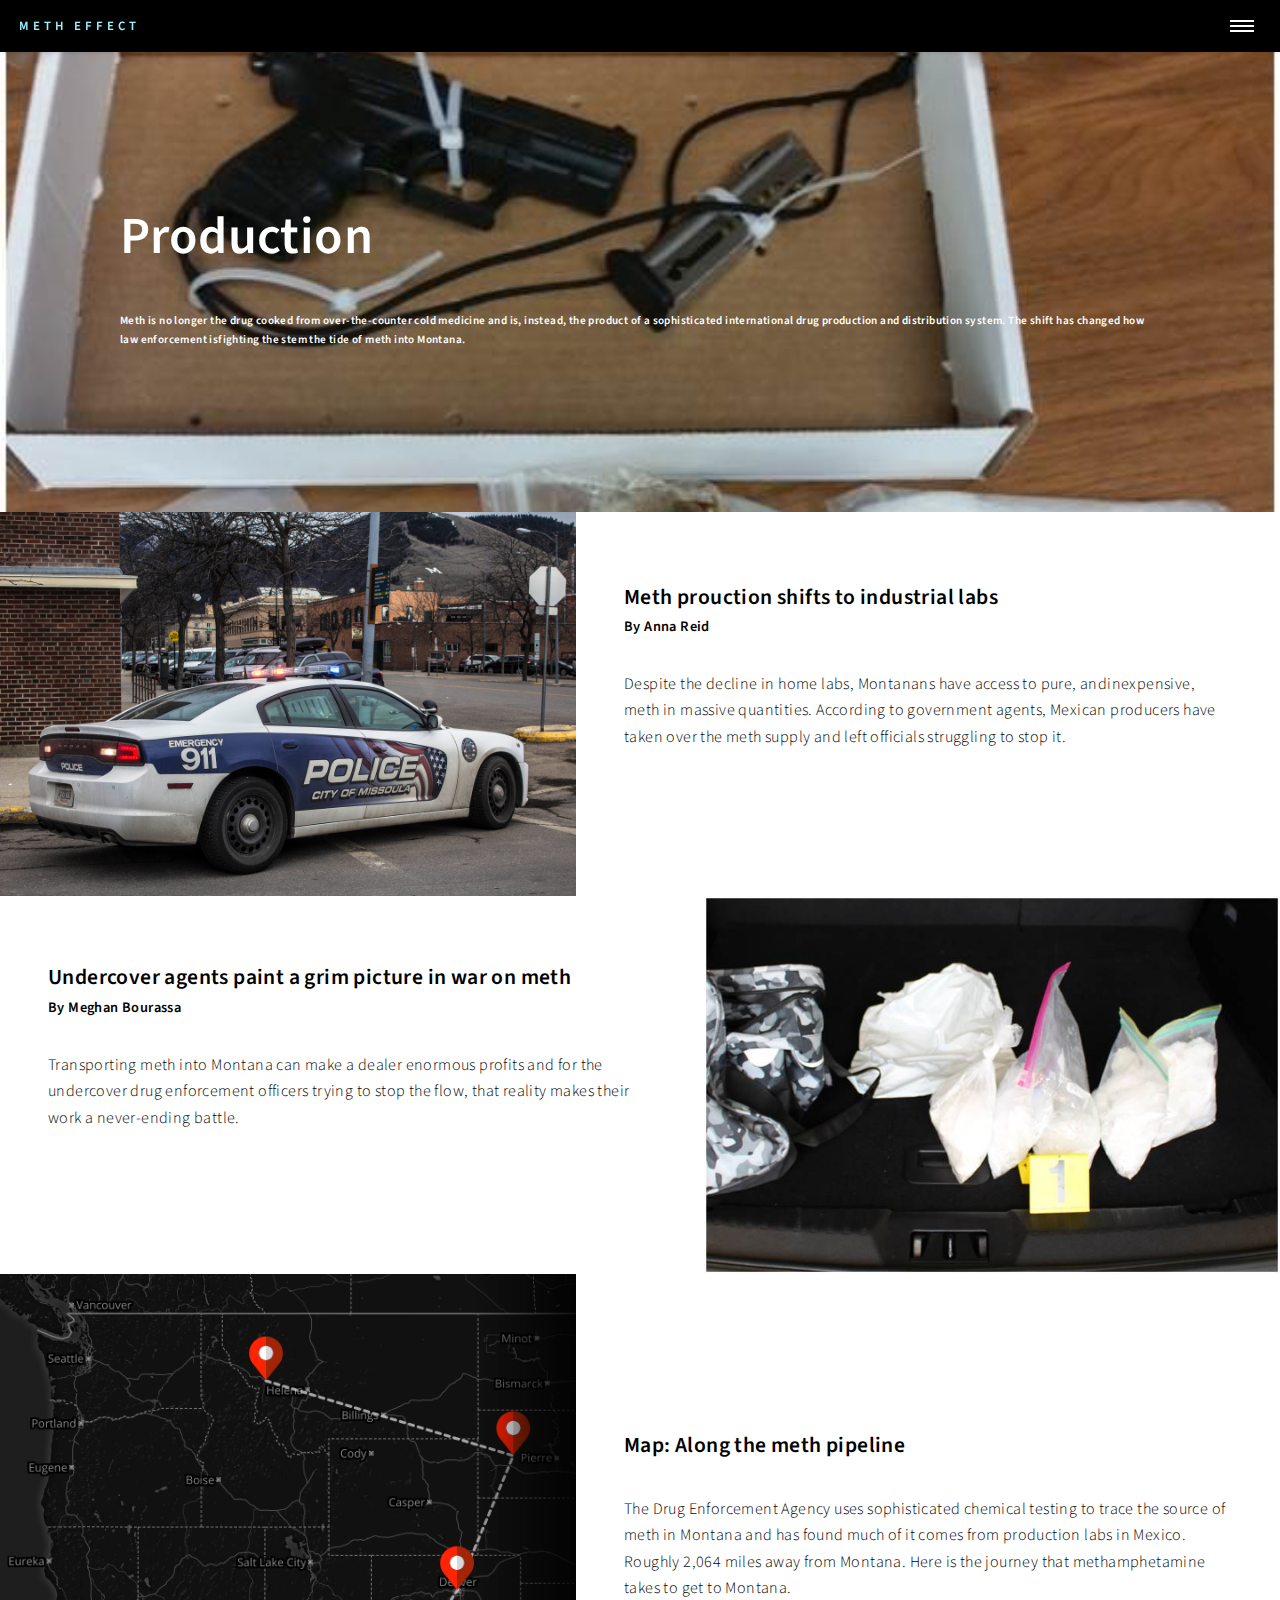
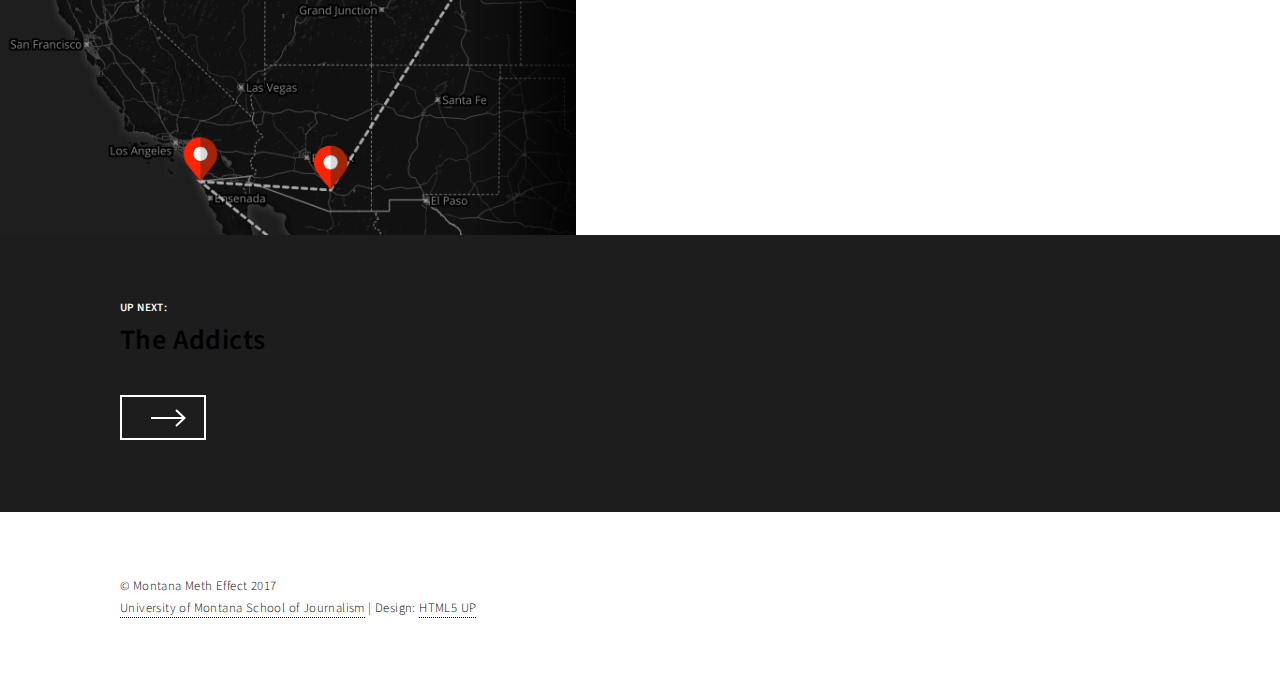
==== commit 2b7a514e: "Add files via upload" ====
--- a/Production.html
+++ b/Production.html
@@ -22,23 +22,24 @@
 
 				<!-- Header -->
 				<!-- Note: The "styleN" class below should match that of the banner element. -->
-					<header id="header" class="alt style2">
-						<a href="index.html" class="logo">The Meth Effect</a>
+					<!-- Header -->
+					<header id="header">
+						<a href="index.html" class="logo"><span>Meth Effect</span></a>
 						<nav>
-							<a href="#menu">Menu</a>
+							<a href="#menu" class="white">Menu</a>
 						</nav>
 					</header>
 
 				<!-- Menu -->
 					<nav id="menu">
 						<ul class="links">
-							<li><a href="index.html">Home</a></li>
-							<li><a href="landing.html">About</a></li>
-							<li><a href="generic.html">Contact</a></li>
-							<li><a href="Production.html">Production</a></li>
-							<li><a href="Addicts.html">The Addicts</a></li>
-							<li><a href="Repurcussions.html">Repurcussions</a></li>
-							<li><a href="Solutions.html">Seeking Solutions</a></li>
+							<li style="color:white;"><a href="index.html">Home</a></li>
+							<li style="color:white;"><a href="#two">About</a></li>
+							<li style="color:white;"><a href="#newContact">Contact</a></li>
+							<li style="color:white;"><a href="Production.html">Production</a></li>
+							<li style="color:white;"><a href="Addicts.html">The Addicts</a></li>
+							<li style="color:white;"><a href="Repercussions.html">Repercussions</a></li>
+							<li style="color:white;"><a href="Solutions.html">Seeking Solutions</a></li>
 						</ul>
 					</nav>
 
@@ -142,22 +143,22 @@
 
 
 				<!-- Footer -->
+					<!-- Footer -->
 					<footer id="footer">
 						<div class="inner">
-							<ul class="icons">
-								<li><a href="http://www.twitter.com/mtmetheffect" class="icon alt fa-twitter"><span class="label">Twitter</span></a></li>
-								<li><a href="http://facebook.com/mtmetheffect" class="icon alt fa-facebook"><span class="label">Facebook</span></a></li>
-								<li><a href="http://instagram.com/mtmetheffect" class="icon alt fa-instagram"><span class="label">Instagram</span></a></li>
-								
-							</ul>
-							<ul class="copyright">
-								<li>&copy; The Meth Effect</li><li>Design: <a href="https://html5up.net">HTML5 UP</a></li>
-							</ul>
+							<div class="container">
+								<div class="row">
+									<div class="span6 offset3">
+										<p class="copyright">
+											&copy; Montana Meth Effect 2017 <br />
+											<a href="http://jour.umt.edu/">University of Montana School of Journalism</a> | Design: <a href="https://html5up.net">HTML5 UP</a>
+										</p>
+									</div>
+								</div>
+							</div>
+
 						</div>
 					</footer>
-
-			</div>
-
 		<!-- Scripts -->
 			<script src="assets/js/jquery.min.js"></script>
 			<script src="assets/js/jquery.scrolly.min.js"></script>
